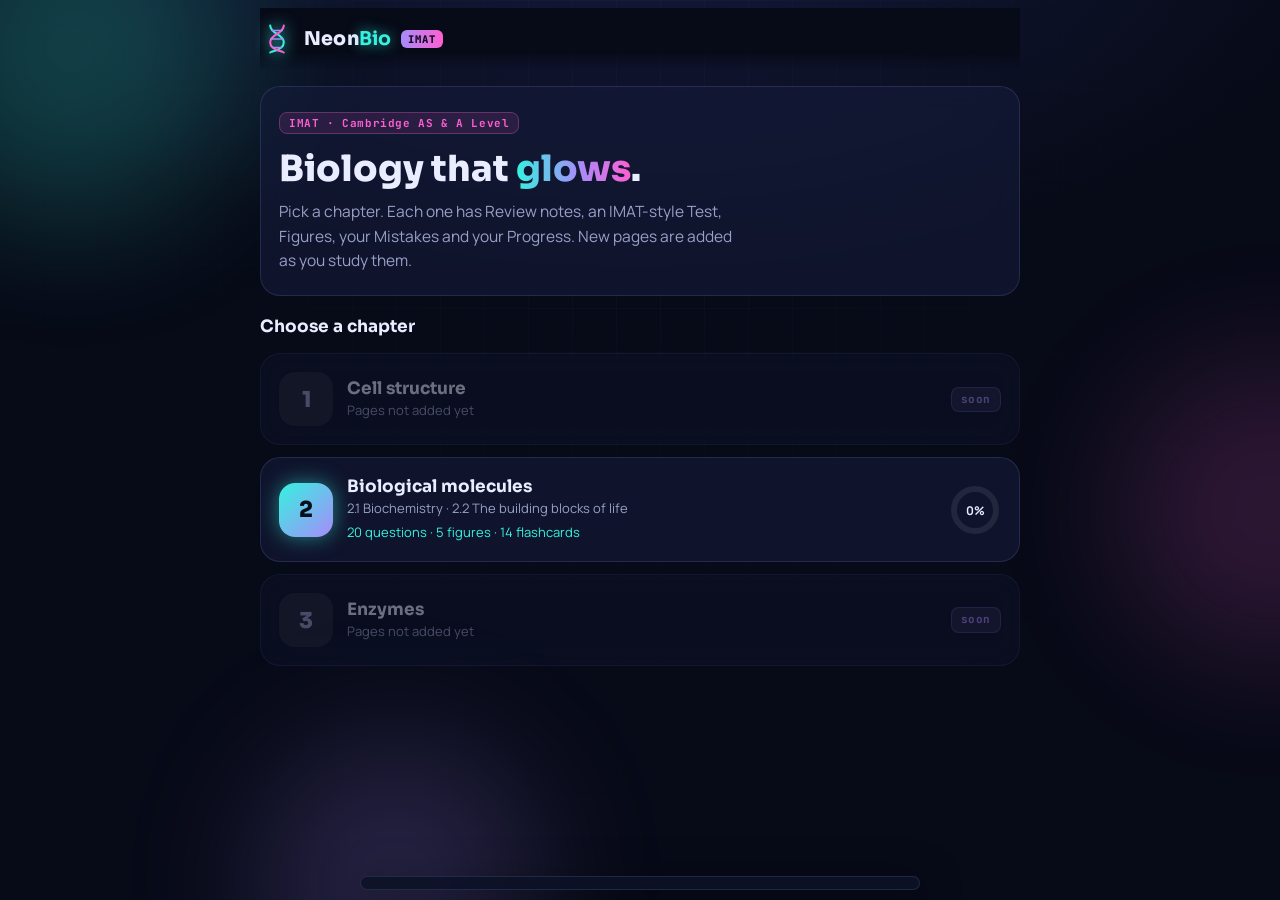
==== neon/index.html @ 0bc8bd48 "Add NeonBio: new standalone IMAT app for Ch 2 pages 2.1–2.2 and Fig 2.2 Single-file app in neon/: ch" ====
<!doctype html><html lang="en"><head><meta charset="utf-8"><meta name="viewport" content="width=device-width, initial-scale=1, viewport-fit=cover"></head><body>
<title>Neon Bio IMAT</title>
<meta name="claude:viewport-fit-sides" content="cover">
<link rel="preconnect" href="https://fonts.googleapis.com">
<link rel="preconnect" href="https://fonts.gstatic.com" crossorigin>
<link href="https://fonts.googleapis.com/css2?family=Sora:wght@500;600;700;800&family=Manrope:wght@400;500;600;700&family=JetBrains+Mono:wght@500;700&display=swap" rel="stylesheet">
<style>
/* Layout: phone-first single column app, glass panels floating over a dark glowing lab background, bottom tab bar */
:root {
  --bg: #070a17;
  --bg2: #0d1226;
  --panel: rgba(22, 28, 58, .62);
  --line: rgba(140, 160, 255, .16);
  --fg: #e9edff;
  --muted: #98a0c8;
  --cyan: #35f2e0;
  --violet: #a78bfa;
  --pink: #ff5fd2;
  --lime: #9dff7a;
  --red: #ff6b8b;
  --amber: #ffd166;
  --font-d: "Sora", "Segoe UI", system-ui, sans-serif;
  --font-b: "Manrope", "Segoe UI", system-ui, sans-serif;
  --font-m: "JetBrains Mono", ui-monospace, Menlo, monospace;
  color-scheme: dark;
}
* { box-sizing: border-box; }
html, body { min-height: 100%; }
body {
  background: var(--bg); color: var(--fg); font-family: var(--font-b); font-size: 15.5px; line-height: 1.6;
  padding-left: max(16px, env(safe-area-inset-left, 0px)); padding-right: max(16px, env(safe-area-inset-right, 0px));
  padding-block: 0 110px; overflow-x: hidden;
}
body::before { content: ""; position: fixed; inset: 0 0 auto; height: env(safe-area-inset-top, 0px); z-index: 10; background: var(--bg); }
.glow-bg { position: fixed; inset: 0; z-index: -1; pointer-events: none; overflow: hidden; background: radial-gradient(1200px 600px at 50% -10%, #141b3d 0%, var(--bg) 60%); }
.glow-bg i { position: absolute; border-radius: 50%; filter: blur(70px); opacity: .45; animation: drift 18s ease-in-out infinite alternate; }
.glow-bg i:nth-child(1) { width: 340px; height: 340px; background: var(--cyan); top: -120px; left: -100px; opacity: .22; }
.glow-bg i:nth-child(2) { width: 300px; height: 300px; background: var(--pink); top: 40%; right: -140px; opacity: .16; animation-delay: -6s; }
.glow-bg i:nth-child(3) { width: 280px; height: 280px; background: var(--violet); bottom: -120px; left: 20%; opacity: .2; animation-delay: -12s; }
.glow-bg::after { content: ""; position: absolute; inset: 0; background-image: linear-gradient(var(--line) 1px, transparent 1px), linear-gradient(90deg, var(--line) 1px, transparent 1px); background-size: 44px 44px; opacity: .25; mask-image: radial-gradient(circle at 50% 20%, #000 0%, transparent 70%); }
@keyframes drift { to { transform: translate(40px, 30px) scale(1.12); } }
@media (prefers-reduced-motion: reduce) { *, *::before, *::after { animation: none !important; transition: none !important; } }

.wrap { max-width: 760px; margin: 0 auto; display: flex; flex-direction: column; gap: 16px; }
header.top { position: sticky; top: env(safe-area-inset-top, 0px); z-index: 5; display: flex; align-items: center; justify-content: space-between; gap: 12px; padding-block: 14px; background: linear-gradient(var(--bg) 70%, transparent); }
.brand { display: flex; align-items: center; gap: 10px; font-family: var(--font-d); font-weight: 800; font-size: 19px; letter-spacing: .2px; cursor: pointer; background: none; border: 0; color: var(--fg); padding: 0; }
.brand svg { width: 34px; height: 34px; filter: drop-shadow(0 0 8px var(--cyan)); }
.brand b { color: var(--cyan); text-shadow: 0 0 14px rgba(53, 242, 224, .7); }
.brand small { font-family: var(--font-m); font-size: 10.5px; padding: 2px 7px; border-radius: 6px; background: linear-gradient(90deg, var(--violet), var(--pink)); color: #12081f; letter-spacing: 1px; }
.top-meta { font-family: var(--font-m); font-size: 12px; color: var(--muted); }

h1, h2, h3, h4 { font-family: var(--font-d); text-wrap: balance; margin: 0; line-height: 1.25; }
h1 { font-size: clamp(26px, 6vw, 36px); font-weight: 800; }
h2 { font-size: 21px; font-weight: 700; }
h3 { font-size: 17px; font-weight: 700; }
h4 { font-size: 14px; font-weight: 700; color: var(--cyan); text-transform: uppercase; letter-spacing: 1.2px; margin-top: 6px; }
p { margin: 0; }
.muted { color: var(--muted); }
.small { font-size: 13px; }
.mono { font-family: var(--font-m); }
.glass { background: var(--panel); border: 1px solid var(--line); border-radius: 20px; backdrop-filter: blur(14px); -webkit-backdrop-filter: blur(14px); padding: 18px; min-width: 0; }
.stack { display: flex; flex-direction: column; gap: 12px; }
.row { display: flex; flex-wrap: wrap; align-items: center; gap: 8px; }
.between { justify-content: space-between; }
.neon-text { background: linear-gradient(90deg, var(--cyan), var(--violet) 55%, var(--pink)); -webkit-background-clip: text; background-clip: text; color: transparent; }

.btn { font-family: var(--font-d); font-weight: 700; font-size: 14.5px; border-radius: 14px; border: 1px solid var(--line); background: rgba(255, 255, 255, .04); color: var(--fg); padding: 11px 16px; cursor: pointer; transition: transform .15s, box-shadow .2s, background .2s; }
.btn:hover { background: rgba(255, 255, 255, .08); }
.btn:active { transform: scale(.97); }
.btn:focus-visible, .chip:focus-visible, .opt:focus-visible, .tab:focus-visible { outline: 2px solid var(--cyan); outline-offset: 2px; }
.btn.primary { background: linear-gradient(135deg, var(--cyan), #5aa8ff 60%, var(--violet)); color: #06101c; border: 0; box-shadow: 0 0 22px rgba(53, 242, 224, .45); }
.btn.primary:hover { box-shadow: 0 0 32px rgba(53, 242, 224, .7); }
.btn.block { width: 100%; }
.btn[disabled] { opacity: .4; pointer-events: none; }
.chip { font-family: var(--font-b); font-weight: 600; font-size: 13.5px; padding: 7px 13px; border-radius: 999px; border: 1px solid var(--line); background: rgba(255, 255, 255, .03); color: var(--muted); cursor: pointer; }
.chip.on { color: var(--cyan); border-color: var(--cyan); background: rgba(53, 242, 224, .08); box-shadow: 0 0 14px rgba(53, 242, 224, .3); }
.badge { font-family: var(--font-m); font-size: 11px; font-weight: 700; letter-spacing: .6px; padding: 3px 9px; border-radius: 8px; background: rgba(167, 139, 250, .14); color: var(--violet); border: 1px solid rgba(167, 139, 250, .3); }
.badge.cy { color: var(--cyan); background: rgba(53, 242, 224, .1); border-color: rgba(53, 242, 224, .3); }
.badge.pk { color: var(--pink); background: rgba(255, 95, 210, .1); border-color: rgba(255, 95, 210, .3); }
.badge.ok { color: var(--lime); background: rgba(157, 255, 122, .1); border-color: rgba(157, 255, 122, .3); }

/* Home */
.hero { padding: 22px 18px; position: relative; overflow: hidden; }
.hero p { margin-top: 8px; max-width: 52ch; }
.ch-card { display: grid; grid-template-columns: auto 1fr auto; gap: 14px; align-items: center; cursor: pointer; transition: transform .2s, box-shadow .2s, border-color .2s; text-align: left; width: 100%; color: var(--fg); font: inherit; }
.ch-card:hover { transform: translateY(-2px); border-color: rgba(53, 242, 224, .5); box-shadow: 0 0 26px rgba(53, 242, 224, .2); }
.ch-num { width: 54px; height: 54px; border-radius: 16px; display: grid; place-items: center; font-family: var(--font-d); font-weight: 800; font-size: 22px; color: #06101c; background: linear-gradient(135deg, var(--cyan), var(--violet)); box-shadow: 0 0 20px rgba(53, 242, 224, .5); }
.ch-card.locked { opacity: .45; cursor: default; }
.ch-card.locked:hover { transform: none; box-shadow: none; border-color: var(--line); }
.ch-card.locked .ch-num { background: rgba(255, 255, 255, .08); color: var(--muted); box-shadow: none; }
.ring { width: 52px; height: 52px; }
.ring circle { fill: none; stroke-width: 6; }

/* Chapter header + tabs */
.ch-head { display: flex; gap: 12px; align-items: flex-start; }
.back { width: 40px; height: 40px; flex: none; border-radius: 12px; border: 1px solid var(--line); background: rgba(255, 255, 255, .04); color: var(--fg); cursor: pointer; font-size: 18px; }
nav.tabs { position: fixed; z-index: 6; left: 0; right: 0; bottom: 0; padding: 8px max(12px, env(safe-area-inset-right, 0px)) calc(10px + env(safe-area-inset-bottom, 0px)) max(12px, env(safe-area-inset-left, 0px)); display: flex; justify-content: center; }
nav.tabs .bar { display: grid; grid-template-columns: repeat(5, 1fr); gap: 4px; width: 100%; max-width: 560px; padding: 6px; border-radius: 22px; background: rgba(13, 18, 38, .88); border: 1px solid var(--line); backdrop-filter: blur(16px); -webkit-backdrop-filter: blur(16px); box-shadow: 0 10px 40px rgba(0, 0, 0, .5); }
.tab { display: flex; flex-direction: column; align-items: center; gap: 2px; padding: 7px 2px; border-radius: 16px; border: 0; background: none; color: var(--muted); font-family: var(--font-b); font-size: 11.5px; font-weight: 600; cursor: pointer; position: relative; }
.tab svg { width: 22px; height: 22px; stroke: currentColor; fill: none; stroke-width: 1.8; stroke-linecap: round; stroke-linejoin: round; }
.tab.on { color: var(--cyan); background: rgba(53, 242, 224, .09); }
.tab.on svg { filter: drop-shadow(0 0 6px var(--cyan)); }
.tab .dot { position: absolute; top: 4px; right: 22%; min-width: 17px; height: 17px; border-radius: 9px; background: var(--pink); color: #1a0016; font-size: 10.5px; font-weight: 800; display: grid; place-items: center; padding: 0 4px; box-shadow: 0 0 10px var(--pink); }

/* Review */
.sec-head { display: flex; justify-content: space-between; align-items: center; gap: 10px; cursor: pointer; background: none; border: 0; color: var(--fg); width: 100%; text-align: left; padding: 0; font: inherit; }
.sec-body { display: flex; flex-direction: column; gap: 12px; margin-top: 14px; }
.sec-body ul { margin: 0; padding-left: 20px; display: flex; flex-direction: column; gap: 4px; }
.kw { color: var(--cyan); font-weight: 700; }
.defn { border-left: 3px solid var(--cyan); padding: 10px 14px; background: rgba(53, 242, 224, .06); border-radius: 0 12px 12px 0; }
.defn b:first-child { font-family: var(--font-d); color: var(--cyan); }
.tip, .trap { padding: 12px 14px; border-radius: 14px; font-size: 14.5px; }
.tip { background: rgba(167, 139, 250, .1); border: 1px solid rgba(167, 139, 250, .3); }
.tip strong { color: var(--violet); }
.trap { background: rgba(255, 95, 210, .08); border: 1px solid rgba(255, 95, 210, .3); }
.trap strong { color: var(--pink); }
.order { display: flex; align-items: center; justify-content: center; gap: 6px; flex-wrap: wrap; font-family: var(--font-d); font-weight: 800; font-size: 22px; padding: 6px 0; }
.el { width: 52px; height: 52px; border-radius: 14px; display: grid; place-items: center; border: 1px solid; position: relative; }
.el small { position: absolute; bottom: 2px; font-family: var(--font-m); font-size: 8.5px; font-weight: 500; opacity: .8; }
.el.h { color: #fff; border-color: #fff; box-shadow: 0 0 14px rgba(255, 255, 255, .4); }
.el.c { color: var(--cyan); border-color: var(--cyan); box-shadow: 0 0 14px rgba(53, 242, 224, .4); }
.el.o { color: var(--red); border-color: var(--red); box-shadow: 0 0 14px rgba(255, 107, 139, .4); }
.el.n { color: #6ea8ff; border-color: #6ea8ff; box-shadow: 0 0 14px rgba(110, 168, 255, .4); }
.gt { color: var(--muted); font-size: 18px; }
.tbl-wrap { overflow-x: auto; }
table { width: 100%; border-collapse: collapse; font-size: 14px; }
th, td { text-align: left; padding: 9px 10px; border-bottom: 1px solid var(--line); vertical-align: top; }
th { font-family: var(--font-d); font-size: 12px; color: var(--cyan); text-transform: uppercase; letter-spacing: 1px; }
.done-btn.on { color: var(--lime); border-color: var(--lime); box-shadow: 0 0 14px rgba(157, 255, 122, .3); }

/* Flashcards */
.flash { perspective: 1200px; cursor: pointer; }
.flash-in { position: relative; min-height: 190px; transition: transform .55s; transform-style: preserve-3d; }
.flash.flip .flash-in { transform: rotateY(180deg); }
.face { position: absolute; inset: 0; border-radius: 20px; padding: 22px; display: flex; flex-direction: column; align-items: center; justify-content: center; text-align: center; backface-visibility: hidden; -webkit-backface-visibility: hidden; border: 1px solid var(--line); }
.face.front { background: linear-gradient(140deg, rgba(53, 242, 224, .14), rgba(167, 139, 250, .12)); font-family: var(--font-d); font-size: 22px; font-weight: 700; }
.face.back { background: linear-gradient(140deg, rgba(167, 139, 250, .16), rgba(255, 95, 210, .1)); transform: rotateY(180deg); font-size: 16px; }

/* Test */
.opt-group { display: flex; flex-direction: column; gap: 8px; }
.lbl { font-family: var(--font-d); font-size: 12px; font-weight: 700; letter-spacing: 1.2px; text-transform: uppercase; color: var(--muted); }
.qnav { display: flex; gap: 6px; overflow-x: auto; padding: 4px 2px 6px; scrollbar-width: thin; }
.qn { flex: none; width: 36px; height: 36px; border-radius: 11px; border: 1px solid var(--line); background: rgba(255, 255, 255, .03); color: var(--muted); font-family: var(--font-m); font-size: 13px; cursor: pointer; }
.qn.ans { color: var(--fg); background: rgba(167, 139, 250, .18); border-color: rgba(167, 139, 250, .5); }
.qn.cur { border-color: var(--cyan); color: var(--cyan); box-shadow: 0 0 12px rgba(53, 242, 224, .45); }
.qn.ok { background: rgba(157, 255, 122, .15); border-color: var(--lime); color: var(--lime); }
.qn.bad { background: rgba(255, 107, 139, .15); border-color: var(--red); color: var(--red); }
.qtext { font-size: 17px; font-weight: 600; white-space: pre-line; }
.opt { display: grid; grid-template-columns: 32px 1fr; gap: 12px; align-items: center; text-align: left; width: 100%; padding: 12px 14px; border-radius: 15px; border: 1px solid var(--line); background: rgba(255, 255, 255, .03); color: var(--fg); font: inherit; font-size: 15px; cursor: pointer; transition: border-color .15s, background .15s, box-shadow .2s; }
.opt:hover { border-color: rgba(53, 242, 224, .45); }
.opt .L { width: 32px; height: 32px; border-radius: 10px; display: grid; place-items: center; font-family: var(--font-m); font-weight: 700; background: rgba(255, 255, 255, .06); }
.opt.sel { border-color: var(--violet); background: rgba(167, 139, 250, .12); box-shadow: 0 0 16px rgba(167, 139, 250, .3); }
.opt.sel .L { background: var(--violet); color: #12081f; }
.opt.right { border-color: var(--lime); background: rgba(157, 255, 122, .1); box-shadow: 0 0 16px rgba(157, 255, 122, .3); }
.opt.right .L { background: var(--lime); color: #0b1a05; }
.opt.wrong { border-color: var(--red); background: rgba(255, 107, 139, .1); }
.opt.wrong .L { background: var(--red); color: #22000a; }
.opt[disabled] { cursor: default; }
.explain { padding: 14px; border-radius: 14px; background: rgba(53, 242, 224, .06); border: 1px solid rgba(53, 242, 224, .25); font-size: 14.5px; display: flex; flex-direction: column; gap: 6px; }
.timer { font-family: var(--font-m); font-weight: 700; color: var(--cyan); text-shadow: 0 0 10px rgba(53, 242, 224, .6); font-variant-numeric: tabular-nums; }
.timer.low { color: var(--red); text-shadow: 0 0 10px rgba(255, 107, 139, .7); }
.progress { height: 6px; border-radius: 4px; background: rgba(255, 255, 255, .07); overflow: hidden; }
.progress i { display: block; height: 100%; border-radius: 4px; background: linear-gradient(90deg, var(--cyan), var(--violet), var(--pink)); box-shadow: 0 0 10px var(--cyan); transition: width .4s; }
.kpis { display: grid; grid-template-columns: repeat(auto-fit, minmax(100px, 1fr)); gap: 10px; }
.kpi { padding: 12px; border-radius: 14px; background: rgba(255, 255, 255, .03); border: 1px solid var(--line); text-align: center; }
.kpi b { display: block; font-family: var(--font-d); font-size: 22px; font-variant-numeric: tabular-nums; }
.kpi span { font-size: 12px; color: var(--muted); }
.kpi.g b { color: var(--lime); } .kpi.r b { color: var(--red); } .kpi.y b { color: var(--amber); } .kpi.c b { color: var(--cyan); }
.score-ring { display: grid; place-items: center; position: relative; }
.score-ring svg { width: 170px; height: 170px; transform: rotate(-90deg); }
.score-ring circle { fill: none; stroke-width: 12; }
.score-ring .val { position: absolute; text-align: center; }
.score-ring .val b { font-family: var(--font-d); font-size: 34px; display: block; line-height: 1; }

/* Figures */
.fig-box { overflow-x: auto; border-radius: 16px; background: rgba(5, 8, 20, .6); border: 1px solid var(--line); padding: 10px; }
.fig-box svg { display: block; width: 100%; min-width: 520px; height: auto; }
.fig-box.narrow svg { min-width: 300px; }
svg text { font-family: var(--font-b); }
.fnode { cursor: pointer; transition: opacity .25s; outline: none; }
.fnode:focus-visible rect { stroke-width: 3.5; }
.fnode rect { transition: filter .25s, stroke-width .25s; }
.fig-dim .fnode:not(.hl) { opacity: .2; }
.fig-dim .farrow:not(.hl) { opacity: .12; }
.farrow { transition: opacity .25s; }
.fnode.hl rect { stroke-width: 3; }
.lab-hidden .flabel { opacity: 0; }
.lab-hidden .fq { opacity: 1; }
.fq { opacity: 0; pointer-events: none; }
.lab-hidden .fnode.shown .flabel { opacity: 1; }
.lab-hidden .fnode.shown .fq { opacity: 0; }
.legend { display: flex; flex-wrap: wrap; gap: 14px; font-size: 13px; color: var(--muted); }
.legend span { display: inline-flex; align-items: center; gap: 6px; }
.legend i { width: 14px; height: 14px; border-radius: 4px; display: inline-block; }
.fig-points { margin: 0; padding-left: 20px; display: flex; flex-direction: column; gap: 4px; font-size: 14.5px; }

.list-item { display: flex; flex-direction: column; gap: 8px; padding: 14px; border-radius: 16px; background: rgba(255, 255, 255, .025); border: 1px solid var(--line); }
.empty { text-align: center; padding: 28px 18px; }
.empty svg { width: 64px; height: 64px; stroke: var(--lime); fill: none; stroke-width: 1.6; filter: drop-shadow(0 0 10px var(--lime)); }
.bar-row { display: flex; flex-direction: column; gap: 5px; }
.toast { position: fixed; left: 50%; bottom: calc(96px + env(safe-area-inset-bottom, 0px)); transform: translateX(-50%) translateY(20px); opacity: 0; z-index: 20; padding: 10px 18px; border-radius: 14px; background: rgba(13, 18, 38, .95); border: 1px solid var(--cyan); color: var(--fg); box-shadow: 0 0 20px rgba(53, 242, 224, .4); font-weight: 600; font-size: 14px; transition: .3s; pointer-events: none; max-width: calc(100% - 32px); }
.toast.show { opacity: 1; transform: translateX(-50%) translateY(0); }
.confirm { border-color: rgba(255, 107, 139, .5); }
@media (max-width: 440px) { .qtext { font-size: 16px; } .glass { padding: 15px; border-radius: 18px; } }
</style>

<div class="glow-bg" aria-hidden="true"><i></i><i></i><i></i></div>
<div class="wrap">
  <header class="top">
    <button class="brand" id="home" aria-label="Home">
      <svg viewBox="0 0 40 40" fill="none" stroke="#35f2e0" stroke-width="2.4" stroke-linecap="round"><path d="M12 4c0 10 16 10 16 20s-16 10-16 12"/><path d="M28 4c0 10-16 10-16 20s16 10 16 12" stroke="#ff5fd2"/><path d="M14 10h12M13 20h14M15 30h10" stroke="#a78bfa" stroke-width="2"/></svg>
      <span>Neon<b>Bio</b></span><small>IMAT</small>
    </button>
    <span class="top-meta" id="meta"></span>
  </header>
  <main id="app" class="stack" style="gap:16px"></main>
</div>
<nav class="tabs" id="tabs" hidden><div class="bar" id="tabbar"></div></nav>
<div class="toast" id="toast" role="status"></div>

<script>
/* =====================================================================
   CONTENT — add new pages / chapters here.
   Chapter 2 so far: Cambridge AS & A Level Biology, 2.1 + 2.2 + Fig 2.2
   ===================================================================== */
const CHAPTERS = [
  { id: 1, title: "Cell structure", locked: true },
  {
    id: 2, title: "Biological molecules", pages: "2.1 Biochemistry · 2.2 The building blocks of life",
    topics: { s21: "2.1 Biochemistry", s22: "2.2 Elements & carbon", fig: "Fig 2.2 Building blocks" },
    sections: [
      {
        id: "s21", tag: "2.1", title: "Biochemistry", figs: ["metab"],
        html: `
<div class="defn"><b>Biochemistry</b> looks at the chemical reactions of biological molecules.</div>
<div class="defn"><b>Metabolism</b> is the <b>sum total of all the biochemical reactions</b> in the body.</div>
<h4>Underlying simplicity</h4>
<p>Biochemistry may look complicated, but it has an underlying simplicity. Only <span class="kw">20 common amino acids</span> are used to make proteins, although theoretically there could be <b>millions</b>.</p>
<p>Having a <b>limited variety of molecules</b> makes it <span class="kw">easier to control metabolism</span>.</p>
<h4>Structure and function</h4>
<p>Another feature of biochemistry is the <b>close link between the structure of molecules and their functions</b>. This becomes clear in Chapter 2 and Chapter 3.</p>
<div class="tip"><strong>IMAT logic:</strong> fewer kinds of building blocks means fewer enzymes and pathways to manage, so metabolism is easier to control. If a question imagines 200 amino acids instead of 20, the answer is "metabolism would be harder to control".</div>
<div class="trap"><strong>Trap:</strong> biochemistry is the <b>study</b>; metabolism is the <b>reactions themselves</b>. Metabolism means <b>all</b> reactions (building up and breaking down), not only respiration or digestion.</div>`
      },
      {
        id: "s22", tag: "2.2", title: "The building blocks of life", figs: ["elements", "carbon", "evo"],
        html: `
<p>The four most common elements in living organisms, <b>in order of abundance</b>:</p>
<div class="order"><span class="el h">H<small>1st</small></span><span class="gt">&gt;</span><span class="el c">C<small>2nd</small></span><span class="gt">&gt;</span><span class="el o">O<small>3rd</small></span><span class="gt">&gt;</span><span class="el n">N<small>4th</small></span></div>
<p>Together they account for <span class="kw">more than 99% of the atoms</span> found in all living things.</p>
<h4>Why carbon matters</h4>
<p>Carbon atoms can <b>join together to form long chains or ring structures</b>. These are the <span class="kw">basic skeletons of organic molecules</span>. Other atoms, with <b>different functions</b>, are attached to the carbon skeletons.</p>
<div class="defn"><b>Organic molecules</b> are molecules that contain carbon.</div>
<h4>Chemical evolution</h4>
<p>Before life evolved, there was probably a period of <b>chemical evolution</b>: simple carbon-based biological molecules evolved from even simpler molecules.</p>
<p>The simple biological molecules are <b>relatively limited in variety</b>. They act as the <span class="kw">building blocks</span> for larger, complex biological molecules (Figure 2.2).</p>
<div class="tbl-wrap"><table>
<tr><th>Simple biological molecule</th><th>Complex biological molecule</th></tr>
<tr><td>monosaccharides</td><td>polysaccharides</td></tr>
<tr><td>organic bases + monosaccharides → nucleotides</td><td>nucleic acids</td></tr>
<tr><td>amino acids</td><td>proteins</td></tr>
<tr><td>fatty acids and glycerol</td><td>lipids</td></tr>
</table></div>
<div class="tip"><strong>Read Fig 2.2 carefully:</strong> monosaccharides have <b>two arrows</b> (to polysaccharides and to nucleotides). Nucleotides are the only box that is made from simple molecules <b>and</b> is itself a building block. Lipids need <b>two kinds</b> of building block.</div>
<div class="trap"><strong>Traps:</strong> by number of <b>atoms</b>, hydrogen is first (by <b>mass</b> oxygen would be first). Organic bases are part of nucleotides, not a complex molecule on their own. Nucleotides are coloured as <b>simple</b> molecules in Fig 2.2.</div>
<p class="small muted">Extra for understanding: carbohydrates and simple fats contain only C, H and O. Nitrogen is the element that marks amino acids (proteins) and organic bases (nucleic acids).</p>`
      }
    ],
    flashcards: [
      ["Biochemistry", "The study of the chemical reactions of biological molecules."],
      ["Metabolism", "The sum total of all the biochemical reactions in the body."],
      ["Why only 20 amino acids?", "A limited variety of molecules makes metabolism easier to control (underlying simplicity)."],
      ["Second feature of biochemistry", "A close link between the structure of molecules and their functions."],
      ["4 most common elements", "Hydrogen > carbon > oxygen > nitrogen (by abundance of atoms)."],
      ["HCON share of atoms", "More than 99% of the atoms in all living things."],
      ["Why is carbon special?", "C atoms join to form long chains or rings: the skeletons of organic molecules."],
      ["Organic molecule", "A molecule that contains carbon."],
      ["Chemical evolution", "Before life: simple carbon-based molecules evolved from even simpler molecules."],
      ["Simple biological molecules", "Relatively limited in variety; building blocks for larger, complex molecules."],
      ["Monosaccharides →", "Polysaccharides, and (with organic bases) nucleotides."],
      ["Nucleotides →", "Nucleic acids. Nucleotides are made from organic bases + monosaccharides."],
      ["Amino acids →", "Proteins."],
      ["Fatty acids + glycerol →", "Lipids."]
    ],
    questions: [
      { id: "q1", t: "s22", q: "Which of the following lists the four most common elements in living organisms in decreasing order of abundance (by number of atoms)?",
        o: ["Carbon, hydrogen, oxygen, nitrogen", "Hydrogen, carbon, oxygen, nitrogen", "Oxygen, carbon, hydrogen, nitrogen", "Hydrogen, oxygen, carbon, nitrogen", "Carbon, oxygen, nitrogen, hydrogen"], a: 1,
        e: "The coursebook order is hydrogen, carbon, oxygen, nitrogen. Together they make up more than 99% of the atoms in living things.", tip: "Atoms: H > C > O > N (remember 'HCON')." },
      { id: "q2", t: "s21", q: "Which of the following is the best definition of metabolism?",
        o: ["All the reactions that break large molecules into smaller ones", "All the enzyme-controlled reactions of respiration", "The sum total of all the biochemical reactions in the body", "The chemical reactions involved in digesting food", "The study of the chemical reactions of biological molecules"], a: 2,
        e: "Metabolism is the sum total of all the biochemical reactions in the body. 'The study of the chemical reactions of biological molecules' is biochemistry.", tip: "Biochemistry = the study. Metabolism = all the reactions." },
      { id: "q3", t: "s22", fixed: true, q: "Consider the following statements:\n1. Hydrogen, carbon, oxygen and nitrogen make up more than 99% of the atoms in living things.\n2. Oxygen is the most abundant atom in living organisms.\n3. Carbon atoms can join together to form long chains or rings.\nWhich of the statements is/are correct?",
        o: ["1 only", "2 only", "1 and 3 only", "2 and 3 only", "1, 2 and 3"], a: 2,
        e: "1 is correct. 2 is wrong: by number of atoms hydrogen is the most abundant. 3 is correct: carbon chains and rings are the skeletons of organic molecules.", tip: "Atom count: H first. Carbon = chains and rings." },
      { id: "q4", t: "fig", q: "According to Figure 2.2, monosaccharides contribute to the formation of which complex biological molecules?",
        o: ["Polysaccharides only", "Polysaccharides and nucleic acids", "Polysaccharides and lipids", "Nucleic acids and proteins", "Polysaccharides, nucleic acids and lipids"], a: 1,
        e: "Monosaccharides join to form polysaccharides. A monosaccharide also combines with an organic base to form nucleotides, which form nucleic acids (the curved arrow in Fig 2.2).", tip: "Monosaccharides have TWO arrows in Fig 2.2." },
      { id: "q5", t: "fig", q: "In Figure 2.2, which molecule is made from other simple biological molecules and is itself a building block for a complex molecule?",
        o: ["Organic base", "Glycerol", "Nucleotide", "Amino acid", "Lipid"], a: 2,
        e: "Nucleotides are formed from organic bases and monosaccharides, and nucleotides then form nucleic acids. Organic bases, glycerol and amino acids are starting building blocks; a lipid is a complex end product.", tip: "Nucleotide = the middle box of Fig 2.2." },
      { id: "q6", t: "fig", q: "Which pairing of a simple biological molecule with the complex molecule it builds is correct?",
        o: ["Fatty acids → polysaccharides", "Organic bases → proteins", "Amino acids → proteins", "Glycerol → nucleic acids", "Monosaccharides → lipids"], a: 2,
        e: "Amino acids → proteins. Also: monosaccharides → polysaccharides; organic bases (+ sugar) → nucleotides → nucleic acids; fatty acids + glycerol → lipids.", tip: "Sugar→polysaccharide, base→nucleotide→nucleic acid, amino acid→protein, FA + glycerol→lipid." },
      { id: "q7", t: "fig", q: "Which of the following is classified in Figure 2.2 as a complex biological molecule?",
        o: ["Glycerol", "Nucleotide", "Amino acid", "Lipid", "Organic base"], a: 3,
        e: "The complex molecules in Fig 2.2 are polysaccharides, nucleic acids, proteins and lipids. The others are simple biological molecules.", tip: "Complex = polysaccharides, nucleic acids, proteins, lipids." },
      { id: "q8", t: "fig", q: "A complex biological molecule from Figure 2.2 is completely broken down. The products include organic bases. The molecule was most likely:",
        o: ["a polysaccharide", "a protein", "a lipid", "a nucleic acid", "glycogen"], a: 3,
        e: "Organic bases are part of nucleotides, and nucleotides make up nucleic acids. Polysaccharides (such as glycogen) give monosaccharides, proteins give amino acids, and lipids give fatty acids and glycerol.", tip: "Organic bases come only from nucleotides / nucleic acids." },
      { id: "q9", t: "s22", q: "Of the four most common elements in living organisms, which one is found in both proteins and nucleic acids but NOT in simple carbohydrates such as glucose?",
        o: ["Carbon", "Hydrogen", "Oxygen", "Nitrogen", "Sulfur"], a: 3,
        e: "Carbohydrates contain only C, H and O. Amino acids and the organic (nitrogenous) bases of nucleotides both contain nitrogen. Sulfur is not one of the four main elements and is not in nucleic acids.", tip: "Carbohydrates = CHO only. N → proteins and nucleic acids." },
      { id: "q10", t: "s21", q: "Imagine an organism that built its proteins from 200 different amino acids instead of 20. Based on the coursebook's reasoning, what would be the most likely consequence?",
        o: ["Its proteins could no longer be broken down", "Its metabolism would be harder to control", "It would need fewer enzymes", "Its proteins would not contain carbon", "It would no longer need nucleic acids"], a: 1,
        e: "A limited variety of molecules makes metabolism easier to control. More kinds of building blocks means more pathways and enzymes to regulate.", tip: "Variety up → control of metabolism down." },
      { id: "q11", t: "s22", q: "In a living organism, approximately what proportion of all atoms are elements OTHER than hydrogen, carbon, oxygen and nitrogen?",
        o: ["Less than 1%", "About 5%", "About 10%", "About 25%", "About 50%"], a: 0,
        e: "H, C, O and N account for more than 99% of atoms, so all other elements together are less than 1%.", tip: "HCON > 99% → everything else < 1%." },
      { id: "q12", t: "s22", fixed: true, q: "Consider the following statements about the origin of biological molecules:\n1. Before life evolved there was a period of chemical evolution.\n2. Simple carbon-based molecules evolved from even simpler molecules.\n3. Simple biological molecules are extremely varied.\nWhich of the statements is/are correct?",
        o: ["1 only", "1 and 2 only", "2 and 3 only", "1 and 3 only", "1, 2 and 3"], a: 1,
        e: "1 and 2 match the coursebook. 3 is wrong: simple biological molecules are relatively LIMITED in variety.", tip: "Simple molecules = limited variety." },
      { id: "q13", t: "s22", q: "Which statement best describes the role of carbon in organic molecules?",
        o: ["Carbon atoms carry out the functions of the molecule, while other atoms form the skeleton", "Carbon atoms form chains or rings that act as a skeleton, to which other atoms with different functions are attached", "Carbon atoms only form rings, never chains", "Carbon is present only in proteins and nucleic acids", "Carbon atoms form ionic bonds that hold the molecule together"], a: 1,
        e: "Carbon chains and rings are the basic skeletons of organic molecules; other atoms with different functions are attached to them.", tip: "Carbon = skeleton; other atoms = function." },
      { id: "q14", t: "fig", q: "Which of the following arrows would be INCORRECT if added to Figure 2.2?",
        o: ["Monosaccharides → polysaccharides", "Organic bases → nucleotides", "Nucleotides → nucleic acids", "Glycerol → polysaccharides", "Fatty acids and glycerol → lipids"], a: 3,
        e: "Glycerol combines with fatty acids to form lipids. Polysaccharides are built only from monosaccharides.", tip: "Glycerol belongs only to the lipid column." },
      { id: "q15", t: "s21", q: "Which statement correctly distinguishes biochemistry from metabolism?",
        o: ["Biochemistry is the sum of all reactions in the body; metabolism is the study of those reactions", "Biochemistry looks at the chemical reactions of biological molecules; metabolism is the sum total of all biochemical reactions in the body", "Both terms mean exactly the same thing", "Biochemistry only studies proteins; metabolism only involves carbohydrates", "Metabolism takes place only outside cells; biochemistry only inside cells"], a: 1,
        e: "Biochemistry is the subject that looks at the reactions; metabolism is the sum total of those reactions in the body.", tip: "Biochemistry = subject. Metabolism = the reactions." },
      { id: "q16", t: "fig", fixed: true, q: "Consider the following statements about Figure 2.2:\n1. Every complex molecule shown is made from only one type of simple molecule.\n2. Nucleic acids are made from nucleotides.\n3. Proteins are made from amino acids.\nWhich of the statements is/are correct?",
        o: ["1 only", "2 only", "2 and 3 only", "1 and 3 only", "1, 2 and 3"], a: 2,
        e: "2 and 3 are correct. 1 is wrong: lipids are made from fatty acids AND glycerol.", tip: "Lipids need TWO kinds of building block." },
      { id: "q17", t: "s21", q: "The coursebook says 'only 20 common amino acids are used to make proteins'. This is given as an example of:",
        o: ["the close link between structure and function", "the underlying simplicity of biochemistry", "chemical evolution before life", "the abundance of nitrogen in living things", "the variety of simple biological molecules"], a: 1,
        e: "The 20 amino acids example shows the underlying simplicity of biochemistry: a limited variety of molecules, which makes metabolism easier to control.", tip: "20 amino acids → underlying simplicity." },
      { id: "q18", t: "s22", q: "According to the coursebook, organic molecules are best described as molecules that:",
        o: ["are made only by living organisms", "contain carbon", "contain nitrogen", "are always polymers", "dissolve easily in water"], a: 1,
        e: "The coursebook defines organic molecules simply as molecules that contain carbon, built on carbon chains or rings.", tip: "Organic = contains carbon." },
      { id: "q19", t: "s21", q: "Apart from its underlying simplicity, which other feature of biochemistry does the coursebook highlight?",
        o: ["Most biological molecules are inorganic", "There is a close link between the structures of molecules and their functions", "Every reaction in the body is reversible", "Complex molecules cannot be broken down", "Metabolism uses millions of different amino acids"], a: 1,
        e: "The second feature is the close link between the structures of molecules and their functions, explored in Chapters 2 and 3.", tip: "Two features: simplicity + structure–function link." },
      { id: "q20", t: "fig", fixed: true, q: "Using the colour key of Figure 2.2, consider the following statements:\n1. Amino acids are simple biological molecules.\n2. Nucleotides are complex biological molecules.\n3. Polysaccharides are complex biological molecules.\nWhich of the statements is/are correct?",
        o: ["1 only", "1 and 3 only", "2 and 3 only", "1 and 2 only", "1, 2 and 3"], a: 1,
        e: "In Fig 2.2 nucleotides are in the simple (violet) group, even though they are made from other simple molecules. Amino acids are simple; polysaccharides are complex.", tip: "Nucleotides are SIMPLE molecules in Fig 2.2." }
    ],
    figures: [
      { id: "fig22", title: "Figure 2.2 · The building blocks of life", draw: "fig22", interactive: true,
        caption: "Simple biological molecules join together to form larger, more complex molecules. Tap a box to light up its pathway.",
        points: ["Monosaccharides → polysaccharides, and (with organic bases) → nucleotides", "Nucleotides → nucleic acids", "Amino acids → proteins", "Fatty acids and glycerol → lipids"] },
      { id: "elements", title: "The four most common elements", draw: "elements",
        caption: "In order of abundance (by number of atoms). Together H, C, O and N make up more than 99% of the atoms in living things.",
        points: ["1st hydrogen, 2nd carbon, 3rd oxygen, 4th nitrogen", "All other elements together: less than 1% of atoms", "Model colours: H white, C black (shown cyan), O red, N blue"] },
      { id: "carbon", title: "Carbon skeletons: chains and rings", draw: "carbon",
        caption: "Carbon atoms join into long chains or rings. Other atoms with different functions attach to the skeleton.",
        points: ["Each carbon forms 4 covalent bonds", "Chains and rings = skeletons of organic molecules", "Attached groups such as –OH, –NH₂, –COOH give different functions"] },
      { id: "evo", title: "Chemical evolution to life", draw: "evo",
        caption: "Before life evolved: even simpler molecules → simple carbon-based molecules → complex biological molecules.",
        points: ["Simple biological molecules are limited in variety", "They are the building blocks for complex molecules", "Example simpler molecules shown are for illustration"] },
      { id: "metab", title: "Metabolism = all the reactions", draw: "metab",
        caption: "Extra for understanding: metabolism includes reactions that build complex molecules and reactions that break them down.",
        points: ["Metabolism = sum total of all biochemical reactions", "Limited variety of building blocks → easier control", "Biochemistry is the study of these reactions"] }
    ]
  },
  { id: 3, title: "Enzymes", locked: true }
];

/* =====================================================================
   FIGURES (inline SVG)
   ===================================================================== */
const SIMPLE = { f: "rgba(167,139,250,.16)", s: "#a78bfa" }, COMPLEX = { f: "rgba(53,242,224,.14)", s: "#35f2e0" };
function box(id, x, y, w, h, lines, kind) {
  const c = kind === "s" ? SIMPLE : COMPLEX, glow = kind === "s" ? "gv" : "gc";
  const ty = y + h / 2 - (lines.length - 1) * 10;
  return `<g class="fnode" data-n="${id}" tabindex="0" role="button" aria-label="${lines.join(" ")}">
    <rect x="${x}" y="${y}" width="${w}" height="${h}" rx="14" fill="${c.f}" stroke="${c.s}" stroke-width="2" filter="url(#${glow})"/>
    <text class="flabel" x="${x + w / 2}" y="${ty}" text-anchor="middle" dominant-baseline="middle" fill="#e9edff" font-size="17" font-weight="700">${lines.map((l, i) => `<tspan x="${x + w / 2}" dy="${i ? 20 : 0}">${l}</tspan>`).join("")}</text>
    <text class="fq" x="${x + w / 2}" y="${y + h / 2}" text-anchor="middle" dominant-baseline="middle" fill="${c.s}" font-size="26" font-weight="800">?</text>
  </g>`;
}
const DEFS = `<defs>
  <filter id="gc" x="-30%" y="-30%" width="160%" height="160%"><feGaussianBlur stdDeviation="3.5" result="b"/><feFlood flood-color="#35f2e0" flood-opacity=".55"/><feComposite in2="b" operator="in"/><feMerge><feMergeNode/><feMergeNode in="SourceGraphic"/></feMerge></filter>
  <filter id="gv" x="-30%" y="-30%" width="160%" height="160%"><feGaussianBlur stdDeviation="3.5" result="b"/><feFlood flood-color="#a78bfa" flood-opacity=".55"/><feComposite in2="b" operator="in"/><feMerge><feMergeNode/><feMergeNode in="SourceGraphic"/></feMerge></filter>
  <filter id="gp" x="-30%" y="-30%" width="160%" height="160%"><feGaussianBlur stdDeviation="3" result="b"/><feFlood flood-color="#ff5fd2" flood-opacity=".6"/><feComposite in2="b" operator="in"/><feMerge><feMergeNode/><feMergeNode in="SourceGraphic"/></feMerge></filter>
  <marker id="ah" viewBox="0 0 10 10" refX="8" refY="5" markerWidth="7" markerHeight="7" orient="auto-start-reverse"><path d="M0 0L10 5L0 10z" fill="#e9edff"/></marker>
  <marker id="ahp" viewBox="0 0 10 10" refX="8" refY="5" markerWidth="7" markerHeight="7" orient="auto-start-reverse"><path d="M0 0L10 5L0 10z" fill="#ff5fd2"/></marker>
</defs>`;
const FIG = {
  fig22() {
    const A = (id, d) => `<path class="farrow" data-a="${id}" d="${d}" fill="none" stroke="#e9edff" stroke-width="3" marker-end="url(#ah)"/>`;
    return `<svg viewBox="0 0 760 360" role="img" aria-label="Figure 2.2 building blocks of life">${DEFS}
      ${A("mono-poly", "M115 82 V262")}
      ${A("mono-nuc", "M190 82 C190 118 300 112 330 118 C350 122 356 128 356 150")}
      ${A("base-nuc", "M360 82 V150")}
      ${A("nuc-na", "M360 206 V262")}
      ${A("aa-pro", "M535 82 V262")}
      ${A("fa-lip", "M680 82 V262")}
      ${box("mono", 20, 20, 210, 62, ["monosaccharides"], "s")}
      ${box("base", 290, 20, 140, 62, ["organic", "bases"], "s")}
      ${box("aa", 465, 20, 140, 62, ["amino", "acids"], "s")}
      ${box("fa", 620, 20, 125, 62, ["fatty acids", "and glycerol"], "s")}
      ${box("nuc", 280, 150, 160, 56, ["nucleotides"], "s")}
      ${box("poly", 20, 270, 210, 62, ["polysaccharides"], "c")}
      ${box("na", 290, 270, 140, 62, ["nucleic", "acids"], "c")}
      ${box("pro", 465, 270, 140, 62, ["proteins"], "c")}
      ${box("lip", 625, 270, 115, 62, ["lipids"], "c")}
    </svg>`;
  },
  elements() {
    const els = [["H", "hydrogen", "#ffffff", 1], ["C", "carbon", "#35f2e0", 2], ["O", "oxygen", "#ff6b8b", 3], ["N", "nitrogen", "#6ea8ff", 4]];
    const hs = [190, 150, 115, 80];
    const bars = els.map(([s, n, c, r], i) => {
      const x = 40 + i * 120, h = hs[i], y = 250 - h;
      return `<rect x="${x}" y="${y}" width="86" height="${h}" rx="12" fill="${c}" fill-opacity=".14" stroke="${c}" stroke-width="2" filter="url(#gc)"/>
        <text x="${x + 43}" y="${y + 40}" text-anchor="middle" fill="${c}" font-size="34" font-weight="800" font-family="Sora,sans-serif">${s}</text>
        <text x="${x + 43}" y="272" text-anchor="middle" fill="#e9edff" font-size="14" font-weight="600">${n}</text>
        <text x="${x + 43}" y="${y - 10}" text-anchor="middle" fill="#98a0c8" font-size="13" font-family="JetBrains Mono,monospace">${r}${["st", "nd", "rd", "th"][i]}</text>`;
    }).join("");
    const R = 62, C = 2 * Math.PI * R;
    return `<svg viewBox="0 0 760 300" role="img" aria-label="Order of abundance H C O N">${DEFS}
      <text x="40" y="26" fill="#98a0c8" font-size="13" font-family="JetBrains Mono,monospace">RANK BY NUMBER OF ATOMS (height shows order only)</text>
      ${bars}
      <g transform="translate(640 150)">
        <circle r="${R}" fill="none" stroke="rgba(255,255,255,.08)" stroke-width="18"/>
        <circle r="${R}" fill="none" stroke="#35f2e0" stroke-width="18" stroke-dasharray="${C * 0.99} ${C}" transform="rotate(-90)" filter="url(#gc)"/>
        <circle r="${R}" fill="none" stroke="#ff5fd2" stroke-width="18" stroke-dasharray="${C * 0.012} ${C}" stroke-dashoffset="${-C * 0.99}" transform="rotate(-90)"/>
        <text y="-4" text-anchor="middle" fill="#e9edff" font-size="22" font-weight="800" font-family="Sora,sans-serif">&gt;99%</text>
        <text y="16" text-anchor="middle" fill="#98a0c8" font-size="12">H + C + O + N</text>
        <text y="${R + 36}" text-anchor="middle" fill="#ff5fd2" font-size="12.5">others &lt;1%</text>
      </g>
    </svg>`;
  },
  carbon() {
    const atom = (x, y, l, c) => `<circle cx="${x}" cy="${y}" r="17" fill="${c}" fill-opacity=".18" stroke="${c}" stroke-width="2"/><text x="${x}" y="${y + 1}" text-anchor="middle" dominant-baseline="middle" fill="${c}" font-size="14" font-weight="800">${l}</text>`;
    const bond = (x1, y1, x2, y2) => `<line x1="${x1}" y1="${y1}" x2="${x2}" y2="${y2}" stroke="#98a0c8" stroke-width="2.5"/>`;
    let chain = "", cx = [40, 100, 160, 220, 280];
    cx.forEach((x, i) => { if (i) chain += bond(cx[i - 1] + 17, 120, x - 17, 120); chain += bond(x, 103, x, 78) + bond(x, 137, x, 162); });
    chain += bond(cx[0] - 17, 120, 8, 120);
    cx.forEach((x, i) => { chain += atom(x, 120, "C", "#35f2e0") + atom(x, 62, i === 2 ? "O" : "H", i === 2 ? "#ff6b8b" : "#ffffff") + atom(x, 178, i === 4 ? "N" : "H", i === 4 ? "#6ea8ff" : "#ffffff"); });
    const hex = [], cxr = 560, cyr = 130, r = 62;
    for (let i = 0; i < 6; i++) { const a = Math.PI / 3 * i - Math.PI / 2; hex.push([cxr + r * Math.cos(a), cyr + r * Math.sin(a)]); }
    let ring = "";
    hex.forEach((p, i) => { const q = hex[(i + 1) % 6]; ring += bond(p[0], p[1], q[0], q[1]); });
    const outs = [[0, "OH", "#ff6b8b"], [2, "H", "#ffffff"], [4, "NH₂", "#6ea8ff"]];
    outs.forEach(([i, l, c]) => { const [x, y] = hex[i], dx = (x - cxr) / r, dy = (y - cyr) / r; ring += bond(x, y, x + dx * 42, y + dy * 42) + `<text x="${x + dx * 62}" y="${y + dy * 58 + 5}" text-anchor="middle" fill="${c}" font-size="15" font-weight="800">${l}</text>`; });
    hex.forEach(([x, y]) => ring += atom(x, y, "C", "#35f2e0"));
    return `<svg viewBox="0 0 760 260" role="img" aria-label="Carbon chain and carbon ring skeletons">${DEFS}
      <text x="20" y="26" fill="#98a0c8" font-size="13" font-family="JetBrains Mono,monospace">CHAIN</text>
      <text x="470" y="26" fill="#98a0c8" font-size="13" font-family="JetBrains Mono,monospace">RING</text>
      <g transform="translate(20 0)">${chain}</g>${ring}
      <text x="160" y="240" text-anchor="middle" fill="#e9edff" font-size="14">carbon skeleton + attached atoms (O, N, H)</text>
      <text x="560" y="240" text-anchor="middle" fill="#e9edff" font-size="14">ring of carbon atoms + attached groups</text>
    </svg>`;
  },
  evo() {
    const st = [["Even simpler molecules", "e.g. H₂O, CH₄, NH₃, CO₂", "#98a0c8"], ["Simple biological molecules", "carbon-based, limited variety", "#a78bfa"], ["Complex biological molecules", "polysaccharides, nucleic acids, proteins, lipids", "#35f2e0"], ["Life", "cells", "#9dff7a"]];
    let g = "";
    st.forEach(([t, s, c], i) => {
      const y = 22 + i * 82;
      g += `<rect x="150" y="${y}" width="460" height="60" rx="14" fill="${c}" fill-opacity=".1" stroke="${c}" stroke-width="2" filter="url(#gc)"/>
        <text x="380" y="${y + 25}" text-anchor="middle" fill="${c}" font-size="17" font-weight="800">${t}</text>
        <text x="380" y="${y + 46}" text-anchor="middle" fill="#98a0c8" font-size="13">${s}</text>`;
      if (i < 3) g += `<path d="M380 ${y + 62} V${y + 78}" stroke="#ff5fd2" stroke-width="3" marker-end="url(#ahp)"/>`;
    });
    return `<svg viewBox="0 0 760 350" role="img" aria-label="Chemical evolution">${DEFS}
      <text x="40" y="70" fill="#ff5fd2" font-size="14" font-weight="800" transform="rotate(-90 40 70)" text-anchor="end">chemical evolution</text>
      <path d="M60 30 V260" stroke="#ff5fd2" stroke-width="3" marker-end="url(#ahp)" filter="url(#gp)"/>${g}</svg>`;
  },
  metab() {
    return `<svg viewBox="0 0 760 250" role="img" aria-label="Metabolism includes building up and breaking down">${DEFS}
      <rect x="30" y="80" width="200" height="80" rx="16" fill="rgba(167,139,250,.14)" stroke="#a78bfa" stroke-width="2" filter="url(#gv)"/>
      <text x="130" y="115" text-anchor="middle" fill="#e9edff" font-size="17" font-weight="800">simple</text>
      <text x="130" y="138" text-anchor="middle" fill="#98a0c8" font-size="13">building blocks</text>
      <rect x="530" y="80" width="200" height="80" rx="16" fill="rgba(53,242,224,.12)" stroke="#35f2e0" stroke-width="2" filter="url(#gc)"/>
      <text x="630" y="115" text-anchor="middle" fill="#e9edff" font-size="17" font-weight="800">complex</text>
      <text x="630" y="138" text-anchor="middle" fill="#98a0c8" font-size="13">biological molecules</text>
      <path d="M240 98 C330 40 430 40 520 98" fill="none" stroke="#35f2e0" stroke-width="3" marker-end="url(#ah)"/>
      <text x="380" y="46" text-anchor="middle" fill="#35f2e0" font-size="14" font-weight="700">building up</text>
      <path d="M520 142 C430 200 330 200 240 142" fill="none" stroke="#ff5fd2" stroke-width="3" marker-end="url(#ahp)"/>
      <text x="380" y="212" text-anchor="middle" fill="#ff5fd2" font-size="14" font-weight="700">breaking down</text>
      <text x="380" y="125" text-anchor="middle" fill="#e9edff" font-size="16" font-weight="800" font-family="Sora,sans-serif">METABOLISM</text>
      <text x="380" y="145" text-anchor="middle" fill="#98a0c8" font-size="12.5">sum total of all reactions</text>
    </svg>`;
  }
};
/* Pathways lit when a Fig 2.2 box is tapped */
const PATHS = {
  mono: [["mono", "poly", "nuc", "na"], ["mono-poly", "mono-nuc", "nuc-na"]], base: [["base", "nuc", "na"], ["base-nuc", "nuc-na"]],
  nuc: [["mono", "base", "nuc", "na"], ["mono-nuc", "base-nuc", "nuc-na"]], na: [["mono", "base", "nuc", "na"], ["mono-nuc", "base-nuc", "nuc-na"]],
  aa: [["aa", "pro"], ["aa-pro"]], pro: [["aa", "pro"], ["aa-pro"]], fa: [["fa", "lip"], ["fa-lip"]], lip: [["fa", "lip"], ["fa-lip"]],
  poly: [["mono", "poly"], ["mono-poly"]]
};

/* =====================================================================
   STATE (saved on this device)
   ===================================================================== */
const KEY = "neonbio-imat-v1";
const blank = () => ({ reviewed: {}, known: {}, qs: {}, mistakes: {}, tests: [] });
let S = blank();
try { const raw = localStorage.getItem(KEY); if (raw) S = Object.assign(blank(), JSON.parse(raw)); } catch (e) {}
const save = () => { try { localStorage.setItem(KEY, JSON.stringify(S)); } catch (e) {} };

const $ = (s, el = document) => el.querySelector(s);
const app = $("#app");
const esc = (s) => String(s).replace(/[&<>"]/g, (c) => ({ "&": "&amp;", "<": "&lt;", ">": "&gt;", '"': "&quot;" }[c]));
const pct = (a, b) => (b ? Math.round((a / b) * 100) : 0);
const shuffle = (a) => { a = a.slice(); for (let i = a.length - 1; i > 0; i--) { const j = Math.floor(Math.random() * (i + 1)); [a[i], a[j]] = [a[j], a[i]]; } return a; };
const toast = (m) => { const t = $("#toast"); t.textContent = m; t.classList.add("show"); clearTimeout(t._h); t._h = setTimeout(() => t.classList.remove("show"), 1800); };
const getCh = (id) => CHAPTERS.find((c) => c.id === id);
const LET = "ABCDE";

const ui = { ch: null, tab: "review", open: { s21: true }, rmode: "notes", fc: 0, flip: false, fig: { hide: false, shown: {}, hl: null } };
let T = null; // running test
let timerH = null;

function mastery(C) {
  const r = C.sections.filter((s) => S.reviewed[s.id]).length / C.sections.length;
  const k = C.flashcards.filter((f, i) => S.known[C.id + ":" + i]).length / C.flashcards.length;
  const q = C.questions.filter((x) => (S.qs[x.id] || {}).c > 0).length / C.questions.length;
  return Math.round((r * 0.3 + k * 0.2 + q * 0.5) * 100);
}
function ring(p, size = 52) {
  const r = size / 2 - 5, c = 2 * Math.PI * r;
  return `<svg class="ring" viewBox="0 0 ${size} ${size}" style="width:${size}px;height:${size}px"><circle cx="${size / 2}" cy="${size / 2}" r="${r}" stroke="rgba(255,255,255,.08)"/><circle cx="${size / 2}" cy="${size / 2}" r="${r}" stroke="#35f2e0" stroke-linecap="round" stroke-dasharray="${c}" stroke-dashoffset="${c * (1 - p / 100)}" transform="rotate(-90 ${size / 2} ${size / 2})" style="filter:drop-shadow(0 0 5px #35f2e0)"/><text x="50%" y="53%" text-anchor="middle" dominant-baseline="middle" fill="#e9edff" font-size="12" font-weight="700" font-family="JetBrains Mono,monospace">${p}%</text></svg>`;
}

/* =====================================================================
   VIEWS
   ===================================================================== */
function render() {
  clearInterval(timerH);
  window.scrollTo(0, 0);
  if (T && !T.done) return renderTest();
  if (T && T.done) return renderResults();
  if (!ui.ch) return renderHome();
  renderChapter();
}

function renderHome() {
  $("#tabs").hidden = true; $("#meta").textContent = "";
  app.innerHTML = `
  <section class="glass hero">
    <span class="badge pk">IMAT · Cambridge AS &amp; A Level</span>
    <h1 style="margin-top:12px">Biology that <span class="neon-text">glows</span>.</h1>
    <p class="muted">Pick a chapter. Each one has Review notes, an IMAT-style Test, Figures, your Mistakes and your Progress. New pages are added as you study them.</p>
  </section>
  <h3 style="margin-top:4px">Choose a chapter</h3>
  <div class="stack">
    ${CHAPTERS.map((c) => c.locked
      ? `<div class="glass ch-card locked" aria-disabled="true"><span class="ch-num">${c.id}</span><div><h3>${c.title}</h3><p class="small muted">Pages not added yet</p></div><span class="badge">soon</span></div>`
      : `<button class="glass ch-card" data-ch="${c.id}"><span class="ch-num">${c.id}</span><div style="min-width:0"><h3>${c.title}</h3><p class="small muted">${c.pages}</p><p class="small" style="margin-top:4px;color:var(--cyan)">${c.questions.length} questions · ${c.figures.length} figures · ${c.flashcards.length} flashcards</p></div>${ring(mastery(c))}</button>`).join("")}
  </div>`;
  app.querySelectorAll("[data-ch]").forEach((b) => (b.onclick = () => { ui.ch = +b.dataset.ch; ui.tab = "review"; render(); }));
}

const ICONS = {
  review: '<path d="M4 5a2 2 0 0 1 2-2h12v18H6a2 2 0 0 1-2-2z"/><path d="M8 7h6M8 11h6"/>',
  test: '<rect x="4" y="3" width="16" height="18" rx="3"/><path d="M8 12l3 3 5-6"/>',
  figures: '<circle cx="8" cy="8" r="3.2"/><circle cx="16.5" cy="16" r="3.2"/><path d="M10.3 10.2l4 3.6"/><rect x="3" y="3" width="18" height="18" rx="4"/>',
  mistakes: '<path d="M12 3l9.5 17h-19z"/><path d="M12 10v4M12 17.3v.2"/>',
  progress: '<path d="M4 20V10M10 20V4M16 20v-7M22 20H2"/>'
};
function renderChapter() {
  const C = getCh(ui.ch);
  $("#meta").textContent = `Ch ${C.id} · ${mastery(C)}%`;
  const nm = Object.keys(S.mistakes).filter((id) => C.questions.some((q) => q.id === id)).length;
  $("#tabs").hidden = false;
  $("#tabbar").innerHTML = ["review", "test", "figures", "mistakes", "progress"].map((t) => `<button class="tab ${ui.tab === t ? "on" : ""}" data-tab="${t}"><svg viewBox="0 0 24 24">${ICONS[t]}</svg>${t[0].toUpperCase() + t.slice(1)}${t === "mistakes" && nm ? `<span class="dot">${nm}</span>` : ""}</button>`).join("");
  $("#tabbar").querySelectorAll("[data-tab]").forEach((b) => (b.onclick = () => { ui.tab = b.dataset.tab; render(); }));
  app.innerHTML = `<div class="ch-head"><button class="back" id="back" aria-label="Back to chapters">‹</button><div style="min-width:0"><h2>${C.title}</h2><p class="small muted">Chapter ${C.id} · ${C.pages}</p></div></div><div id="view" class="stack" style="gap:14px"></div>`;
  $("#back").onclick = () => { ui.ch = null; render(); };
  ({ review: vReview, test: vTestSetup, figures: vFigures, mistakes: vMistakes, progress: vProgress })[ui.tab](C, $("#view"));
}

/* ---------- Review ---------- */
function vReview(C, el) {
  const done = C.sections.filter((s) => S.reviewed[s.id]).length;
  el.innerHTML = `<div class="row between"><div class="row"><span class="chip ${ui.rmode === "notes" ? "on" : ""}" data-m="notes">Notes</span><span class="chip ${ui.rmode === "cards" ? "on" : ""}" data-m="cards">Flashcards</span></div><span class="small muted mono">${done}/${C.sections.length} reviewed</span></div><div id="rv" class="stack" style="gap:14px"></div>`;
  el.querySelectorAll("[data-m]").forEach((c) => (c.onclick = () => { ui.rmode = c.dataset.m; render(); }));
  const rv = $("#rv", el);
  if (ui.rmode === "cards") return vCards(C, rv);
  rv.innerHTML = C.sections.map((s) => `
    <section class="glass">
      <button class="sec-head" data-sec="${s.id}" aria-expanded="${!!ui.open[s.id]}"><div class="row"><span class="badge cy">${s.tag}</span><h3>${s.title}</h3></div><span class="row">${S.reviewed[s.id] ? '<span class="badge ok">done</span>' : ""}<span class="muted" style="font-size:20px">${ui.open[s.id] ? "−" : "+"}</span></span></button>
      ${ui.open[s.id] ? `<div class="sec-body">${s.html}
        ${s.figs.map((f) => { const F = C.figures.find((x) => x.id === f); return `<div class="stack" style="gap:6px"><div class="fig-box">${FIG[F.draw]()}</div><p class="small muted">${F.title}</p></div>`; }).join("")}
        <div class="row"><button class="btn done-btn ${S.reviewed[s.id] ? "on" : ""}" data-done="${s.id}">${S.reviewed[s.id] ? "✓ Reviewed" : "Mark as reviewed"}</button><button class="btn" data-quiz="${s.id}">Quick test on this section</button></div>
      </div>` : ""}
    </section>`).join("");
  rv.querySelectorAll("[data-sec]").forEach((b) => (b.onclick = () => { ui.open[b.dataset.sec] = !ui.open[b.dataset.sec]; render(); }));
  rv.querySelectorAll("[data-done]").forEach((b) => (b.onclick = () => { const k = b.dataset.done; S.reviewed[k] = !S.reviewed[k]; save(); toast(S.reviewed[k] ? "Marked as reviewed" : "Unmarked"); render(); }));
  rv.querySelectorAll("[data-quiz]").forEach((b) => (b.onclick = () => {
    const s = b.dataset.quiz, topics = s === "s22" ? ["s22", "fig"] : [s];
    startTest(C, C.questions.filter((q) => topics.includes(q.t)), "practice", false);
  }));
}
function vCards(C, el) {
  const n = C.flashcards.length, i = ((ui.fc % n) + n) % n, [f, b] = C.flashcards[i], key = C.id + ":" + i;
  const known = C.flashcards.filter((x, j) => S.known[C.id + ":" + j]).length;
  el.innerHTML = `
    <div class="progress"><i style="width:${pct(known, n)}%"></i></div>
    <p class="small muted mono">Card ${i + 1}/${n} · ${known} known</p>
    <div class="flash ${ui.flip ? "flip" : ""}" id="fl" role="button" tabindex="0" aria-label="Flip card"><div class="flash-in"><div class="face front">${esc(f)}<span class="small muted" style="font-family:var(--font-b);font-weight:500;margin-top:10px">tap to flip</span></div><div class="face back">${esc(b)}</div></div></div>
    <div class="row" style="justify-content:center"><button class="btn" id="pv">‹ Prev</button><button class="btn ${S.known[key] ? "done-btn on" : ""}" id="kn">${S.known[key] ? "✓ Known" : "I know this"}</button><button class="btn primary" id="nx">Next ›</button></div>`;
  $("#fl", el).onclick = () => { ui.flip = !ui.flip; $("#fl", el).classList.toggle("flip", ui.flip); };
  $("#pv", el).onclick = () => { ui.fc--; ui.flip = false; vCards(C, el); };
  $("#nx", el).onclick = () => { ui.fc++; ui.flip = false; vCards(C, el); };
  $("#kn", el).onclick = () => { S.known[key] = !S.known[key]; save(); if (S.known[key]) { ui.fc++; ui.flip = false; } vCards(C, el); };
}

/* ---------- Test setup ---------- */
const setup = { n: 20, mode: "exam", timer: true, topics: null };
function vTestSetup(C, el) {
  if (!setup.topics) setup.topics = new Set(Object.keys(C.topics));
  const pool = C.questions.filter((q) => setup.topics.has(q.t));
  const n = Math.min(setup.n, pool.length);
  el.innerHTML = `
  <section class="glass stack" style="gap:16px">
    <div><h2 class="neon-text" style="display:inline-block">IMAT-style test</h2><p class="small muted">${C.questions.length} questions in the bank · 5 options (A–E) · one correct answer</p></div>
    <div class="opt-group"><span class="lbl">Number of questions</span><div class="row">${[10, 15, 20].map((x) => `<button class="chip ${setup.n === x ? "on" : ""}" data-n="${x}">${x}</button>`).join("")}</div></div>
    <div class="opt-group"><span class="lbl">Mode</span><div class="row"><button class="chip ${setup.mode === "exam" ? "on" : ""}" data-mode="exam">Exam: results at the end</button><button class="chip ${setup.mode === "practice" ? "on" : ""}" data-mode="practice">Practice: instant feedback</button></div></div>
    <div class="opt-group"><span class="lbl">Timer · IMAT pace 100 s per question</span><div class="row"><button class="chip ${setup.timer ? "on" : ""}" data-t="1">On</button><button class="chip ${!setup.timer ? "on" : ""}" data-t="0">Off</button></div></div>
    <div class="opt-group"><span class="lbl">Sections</span><div class="row">${Object.entries(C.topics).map(([k, v]) => `<button class="chip ${setup.topics.has(k) ? "on" : ""}" data-tp="${k}">${v} <span class="muted">${C.questions.filter((q) => q.t === k).length}</span></button>`).join("")}</div></div>
    <button class="btn primary block" id="go" ${pool.length ? "" : "disabled"}>Start test · ${n} questions${setup.timer ? ` · ${Math.round(n * 100 / 60)} min` : ""}</button>
  </section>
  <section class="glass stack">
    <h3>How IMAT scoring works</h3>
    <div class="kpis" style="grid-template-columns:repeat(3,1fr)"><div class="kpi g"><b>+1.5</b><span>correct</span></div><div class="kpi r"><b>−0.4</b><span>wrong</span></div><div class="kpi y"><b>0</b><span>blank</span></div></div>
    <p class="small muted">A blind guess among 5 options loses points on average (0.2 × 1.5 − 0.8 × 0.4 = −0.02). Guess only after you can rule out at least one option. Wrong and skipped questions go to Mistakes.</p>
  </section>`;
  el.querySelectorAll("[data-n]").forEach((c) => (c.onclick = () => { setup.n = +c.dataset.n; render(); }));
  el.querySelectorAll("[data-mode]").forEach((c) => (c.onclick = () => { setup.mode = c.dataset.mode; render(); }));
  el.querySelectorAll("[data-t]").forEach((c) => (c.onclick = () => { setup.timer = c.dataset.t === "1"; render(); }));
  el.querySelectorAll("[data-tp]").forEach((c) => (c.onclick = () => { const k = c.dataset.tp; setup.topics.has(k) ? setup.topics.delete(k) : setup.topics.add(k); render(); }));
  $("#go", el).onclick = () => startTest(C, shuffle(pool).slice(0, n), setup.mode, setup.timer);
}

function startTest(C, qs, mode, timer, fromMistakes = false) {
  if (!qs.length) return toast("No questions here yet");
  const items = shuffle(qs).map((q) => { const order = q.fixed ? [0, 1, 2, 3, 4] : shuffle([0, 1, 2, 3, 4]); return { q, order }; });
  T = { ch: C.id, items, ans: items.map(() => null), cur: 0, mode, fromMistakes, done: false, end: timer ? Date.now() + items.length * 100000 : null, start: Date.now() };
  render();
}

/* ---------- Running test ---------- */
function renderTest() {
  const C = getCh(T.ch), it = T.items[T.cur], q = it.q, a = T.ans[T.cur];
  const prac = T.mode === "practice", locked = prac && a !== null;
  $("#tabs").hidden = true;
  $("#meta").textContent = T.fromMistakes ? "Mistakes practice" : prac ? "Practice" : "Exam";
  const answered = T.ans.filter((x) => x !== null).length;
  app.innerHTML = `
  <section class="glass stack" style="gap:10px">
    <div class="row between"><span class="mono small">Q ${T.cur + 1} / ${T.items.length}</span>${T.end ? `<span class="timer" id="tm"></span>` : ""}<button class="btn" id="quit" style="padding:7px 12px;font-size:13px">End</button></div>
    <div class="progress"><i style="width:${pct(answered, T.items.length)}%"></i></div>
    <div class="qnav">${T.items.map((x, i) => { const v = T.ans[i]; let c = v !== null ? "ans" : ""; if (prac && v !== null) c = x.order[v] === x.q.a ? "ok" : "bad"; return `<button class="qn ${c} ${i === T.cur ? "cur" : ""}" data-j="${i}">${i + 1}</button>`; }).join("")}</div>
  </section>
  <section class="glass stack" style="gap:12px">
    <span class="badge" style="align-self:flex-start">${C.topics[q.t]}</span>
    <div class="qtext">${esc(q.q)}</div>
    <div class="stack" style="gap:9px">${it.order.map((oi, k) => {
      let cls = a === k ? "sel" : "";
      if (locked) { if (oi === q.a) cls = "right"; else if (a === k) cls = "wrong"; }
      return `<button class="opt ${cls}" data-k="${k}" ${locked ? "disabled" : ""}><span class="L">${LET[k]}</span><span>${esc(q.o[oi])}</span></button>`;
    }).join("")}</div>
    ${locked ? `<div class="explain"><b style="color:${it.order[a] === q.a ? "var(--lime)" : "var(--red)"}">${it.order[a] === q.a ? "Correct · +1.5" : `Wrong · −0.4 · answer ${LET[it.order.indexOf(q.a)]}`}</b><span>${esc(q.e)}</span><span class="small" style="color:var(--violet)"><b>Key note:</b> ${esc(q.tip)}</span></div>` : ""}
    ${!prac && a !== null ? `<button class="btn" id="clr" style="align-self:flex-start;font-size:13px;padding:7px 12px">Clear answer (leave blank)</button>` : ""}
    <div class="row between"><button class="btn" id="prev" ${T.cur ? "" : "disabled"}>‹ Prev</button>${T.cur < T.items.length - 1 ? `<button class="btn primary" id="next">Next ›</button>` : `<button class="btn primary" id="fin">Finish</button>`}</div>
  </section>
  <div id="confirmBox"></div>`;
  app.querySelectorAll("[data-k]").forEach((b) => (b.onclick = () => { if (locked) return; T.ans[T.cur] = +b.dataset.k; renderTest(); }));
  app.querySelectorAll("[data-j]").forEach((b) => (b.onclick = () => { T.cur = +b.dataset.j; renderTest(); }));
  $("#prev").onclick = () => { T.cur--; renderTest(); };
  if ($("#next")) $("#next").onclick = () => { T.cur++; renderTest(); };
  if ($("#clr")) $("#clr").onclick = () => { T.ans[T.cur] = null; renderTest(); };
  const ask = (msg) => {
    $("#confirmBox").innerHTML = `<section class="glass confirm stack"><p>${msg}</p><div class="row"><button class="btn primary" id="yes">Finish and see results</button><button class="btn" id="no">Keep going</button></div></section>`;
    $("#yes").onclick = finishTest; $("#no").onclick = () => ($("#confirmBox").innerHTML = "");
    $("#confirmBox").scrollIntoView({ behavior: "smooth", block: "center" });
  };
  const blankN = T.ans.filter((x) => x === null).length;
  if ($("#fin")) $("#fin").onclick = () => (blankN ? ask(`${blankN} question(s) are blank and will score 0.`) : finishTest());
  $("#quit").onclick = () => ask(`End the test now? ${blankN} blank question(s) will score 0.`);
  clearInterval(timerH);
  if (T.end) {
    const tick = () => { const s = Math.max(0, Math.round((T.end - Date.now()) / 1000)); const tm = $("#tm"); if (tm) { tm.textContent = `${Math.floor(s / 60)}:${String(s % 60).padStart(2, "0")}`; tm.classList.toggle("low", s < 60); } if (!s) { clearInterval(timerH); toast("Time is up"); finishTest(); } };
    tick(); timerH = setInterval(tick, 1000);
  }
}
document.addEventListener("keydown", (e) => {
  if (!T || T.done || e.target.closest("input,textarea")) return;
  const k = e.key.toUpperCase(), idx = "ABCDE".indexOf(k) >= 0 ? "ABCDE".indexOf(k) : "12345".indexOf(e.key);
  const locked = T.mode === "practice" && T.ans[T.cur] !== null;
  if (idx >= 0 && !locked) { T.ans[T.cur] = idx; renderTest(); }
  else if (e.key === "ArrowRight" && T.cur < T.items.length - 1) { T.cur++; renderTest(); }
  else if (e.key === "ArrowLeft" && T.cur > 0) { T.cur--; renderTest(); }
});

function finishTest() {
  clearInterval(timerH);
  let c = 0, w = 0, b = 0;
  const per = {};
  T.items.forEach((it, i) => {
    const v = T.ans[i], id = it.q.id, st = (S.qs[id] = S.qs[id] || { c: 0, w: 0 });
    per[it.q.t] = per[it.q.t] || [0, 0]; per[it.q.t][1]++;
    if (v === null) { b++; S.mistakes[id] = { kind: "blank", at: Date.now() }; }
    else if (it.order[v] === it.q.a) { c++; st.c++; per[it.q.t][0]++; if (T.fromMistakes) delete S.mistakes[id]; }
    else { w++; st.w++; S.mistakes[id] = { kind: "wrong", at: Date.now() }; }
  });
  const score = c * 1.5 - w * 0.4, max = T.items.length * 1.5;
  T.res = { c, w, b, score, max, per, secs: Math.round((Date.now() - T.start) / 1000) };
  if (!T.fromMistakes) S.tests.push({ ch: T.ch, at: Date.now(), n: T.items.length, c, w, b, score, max, per });
  save();
  T.done = true; ui.rfilter = "wrong";
  render();
}

function qCard(it, v, num) {
  const q = it.q, mine = v === null ? null : it.order[v];
  return `<div class="list-item">
    <div class="row between"><span class="badge">${num ? "Q" + num + " · " : ""}${getCh(T ? T.ch : ui.ch).topics[q.t]}</span>${mine === null ? '<span class="badge" style="color:var(--amber);border-color:rgba(255,209,102,.4);background:rgba(255,209,102,.1)">blank</span>' : mine === q.a ? '<span class="badge ok">correct</span>' : '<span class="badge pk">wrong</span>'}</div>
    <div class="qtext" style="font-size:15.5px">${esc(q.q)}</div>
    ${mine !== null && mine !== q.a ? `<p class="small" style="color:var(--red)">Your answer: ${esc(q.o[mine])}</p>` : ""}
    <p class="small" style="color:var(--lime)">Correct: ${esc(q.o[q.a])}</p>
    <div class="explain"><span>${esc(q.e)}</span><span class="small" style="color:var(--violet)"><b>Key note:</b> ${esc(q.tip)}</span></div>
  </div>`;
}
function renderResults() {
  const C = getCh(T.ch), R = T.res, p = Math.max(0, pct(R.score, R.max)), r = 70, circ = 2 * Math.PI * r;
  $("#tabs").hidden = true; $("#meta").textContent = "Results";
  const list = T.items.map((it, i) => ({ it, v: T.ans[i], i })).filter((x) => ui.rfilter === "all" || x.v === null || x.it.order[x.v] !== x.it.q.a);
  app.innerHTML = `
  <section class="glass stack" style="align-items:center;text-align:center;gap:12px">
    <h2>${T.fromMistakes ? "Mistakes practice done" : "Test complete"}</h2>
    <div class="score-ring"><svg viewBox="0 0 170 170"><circle cx="85" cy="85" r="${r}" stroke="rgba(255,255,255,.08)"/><circle cx="85" cy="85" r="${r}" stroke="url(#sg)" stroke-linecap="round" stroke-dasharray="${circ}" stroke-dashoffset="${circ * (1 - p / 100)}" style="filter:drop-shadow(0 0 8px #35f2e0)"/><defs><linearGradient id="sg"><stop offset="0" stop-color="#35f2e0"/><stop offset="1" stop-color="#ff5fd2"/></linearGradient></defs></svg>
      <div class="val"><b>${R.score.toFixed(1)}</b><span class="small muted">of ${R.max.toFixed(1)}</span></div></div>
    <p class="muted small">${p >= 80 ? "Excellent. These pages are under control." : p >= 55 ? "Good. Review the key notes below to close the gaps." : "Go back to Review and Figures, then try again."} · ${Math.floor(R.secs / 60)}m ${R.secs % 60}s</p>
    <div class="kpis" style="width:100%"><div class="kpi g"><b>${R.c}</b><span>correct</span></div><div class="kpi r"><b>${R.w}</b><span>wrong</span></div><div class="kpi y"><b>${R.b}</b><span>blank</span></div><div class="kpi c"><b>${pct(R.c, T.items.length)}%</b><span>accuracy</span></div></div>
  </section>
  <section class="glass stack"><h3>By section</h3>${Object.entries(R.per).map(([k, [a, t]]) => `<div class="bar-row"><div class="row between small"><span>${C.topics[k]}</span><span class="mono muted">${a}/${t}</span></div><div class="progress"><i style="width:${pct(a, t)}%"></i></div></div>`).join("")}</section>
  <div class="row"><button class="btn primary" id="again">New test</button><button class="btn" id="tomist">Go to Mistakes</button><button class="btn" id="out">Back to chapter</button></div>
  <section class="stack"><div class="row"><button class="chip ${ui.rfilter === "wrong" ? "on" : ""}" data-rf="wrong">Wrong &amp; blank</button><button class="chip ${ui.rfilter === "all" ? "on" : ""}" data-rf="all">All questions</button></div>
    ${list.length ? list.map((x) => qCard(x.it, x.v, x.i + 1)).join("") : `<div class="glass empty"><p>No mistakes in this test.</p></div>`}</section>`;
  app.querySelectorAll("[data-rf]").forEach((c) => (c.onclick = () => { ui.rfilter = c.dataset.rf; renderResults(); }));
  $("#again").onclick = () => { T = null; ui.tab = "test"; render(); };
  $("#tomist").onclick = () => { T = null; ui.tab = "mistakes"; render(); };
  $("#out").onclick = () => { T = null; ui.tab = "review"; render(); };
}

/* ---------- Figures ---------- */
function vFigures(C, el) {
  el.innerHTML = C.figures.map((F) => `
    <section class="glass stack" id="F-${F.id}">
      <div class="row between"><h3>${F.title}</h3>${F.interactive ? `<div class="row"><button class="chip ${ui.fig.hide ? "on" : ""}" data-hide="1">Label quiz</button><button class="chip" data-reset="1">Reset</button></div>` : ""}</div>
      <div class="fig-box ${F.interactive ? (ui.fig.hide ? "lab-hidden" : "") : ""}" data-fig="${F.id}">${FIG[F.draw]()}</div>
      ${F.interactive ? `<div class="legend"><span><i style="background:rgba(167,139,250,.3);border:2px solid #a78bfa"></i>simple biological molecules</span><span><i style="background:rgba(53,242,224,.25);border:2px solid #35f2e0"></i>complex biological molecules</span></div>
      <p class="small" id="figHint" style="color:var(--cyan)">${ui.fig.hide ? "Label quiz: say the name of each box, then tap it to check." : "Tap a box to light up its pathway."}</p>` : ""}
      <p class="muted">${F.caption}</p>
      <ul class="fig-points">${F.points.map((x) => `<li>${x}</li>`).join("")}</ul>
    </section>`).join("");
  const fb = el.querySelector('[data-fig="fig22"]');
  if (!fb) return;
  const svg = fb.querySelector("svg");
  const apply = () => {
    svg.querySelectorAll(".fnode").forEach((g) => { g.classList.toggle("shown", !!ui.fig.shown[g.dataset.n]); g.classList.remove("hl"); });
    svg.querySelectorAll(".farrow").forEach((a) => a.classList.remove("hl"));
    svg.classList.toggle("fig-dim", !!ui.fig.hl && !ui.fig.hide);
    if (ui.fig.hl && !ui.fig.hide) { const [ns, as] = PATHS[ui.fig.hl]; ns.forEach((n) => svg.querySelector(`[data-n="${n}"]`).classList.add("hl")); as.forEach((a) => svg.querySelector(`[data-a="${a}"]`).classList.add("hl")); }
  };
  svg.querySelectorAll(".fnode").forEach((g) => {
    const act = () => {
      if (ui.fig.hide) { ui.fig.shown[g.dataset.n] = true; const left = 9 - Object.keys(ui.fig.shown).length; $("#figHint").textContent = left ? `${left} label(s) left` : "All labels revealed. Tap Reset to try again."; }
      else ui.fig.hl = ui.fig.hl === g.dataset.n ? null : g.dataset.n;
      apply();
    };
    g.onclick = act; g.onkeydown = (e) => { if (e.key === "Enter" || e.key === " ") { e.preventDefault(); act(); } };
  });
  el.querySelector("[data-hide]").onclick = () => { ui.fig.hide = !ui.fig.hide; ui.fig.shown = {}; ui.fig.hl = null; vFigures(C, el); };
  el.querySelector("[data-reset]").onclick = () => { ui.fig.shown = {}; ui.fig.hl = null; vFigures(C, el); };
  apply();
}

/* ---------- Mistakes ---------- */
function vMistakes(C, el) {
  const ids = Object.keys(S.mistakes).filter((id) => C.questions.some((q) => q.id === id));
  const qs = ids.map((id) => C.questions.find((q) => q.id === id));
  if (!qs.length) {
    el.innerHTML = `<section class="glass empty stack" style="align-items:center"><svg viewBox="0 0 24 24"><circle cx="12" cy="12" r="9"/><path d="M8 12.5l2.8 2.8L16 9.5"/></svg><h3>No mistakes saved</h3><p class="muted small">Wrong and skipped questions from your tests appear here with explanations and key notes. Answer one correctly in Mistakes practice to clear it.</p><button class="btn primary" id="gotest">Take a test</button></section>`;
    $("#gotest", el).onclick = () => { ui.tab = "test"; render(); };
    return;
  }
  const tips = [...new Set(qs.map((q) => q.tip))];
  el.innerHTML = `
  <section class="glass stack">
    <div class="row between"><h3>${qs.length} question(s) to fix</h3><button class="btn primary" id="pm">Practise mistakes</button></div>
    <p class="small muted">In practice mode you see the answer right away. Each correct answer removes that question from this list.</p>
  </section>
  <section class="glass stack"><h3 style="color:var(--violet)">Key notes from your mistakes</h3><ul class="fig-points">${tips.map((t) => `<li>${esc(t)}</li>`).join("")}</ul></section>
  ${qs.map((q) => qCard({ q, order: [0, 1, 2, 3, 4] }, S.mistakes[q.id].kind === "blank" ? null : -1, 0).replace('<p class="small" style="color:var(--red)">Your answer: undefined</p>', "")).join("")}
  <button class="btn" id="clearAll">Clear all mistakes</button><div id="cc"></div>`;
  $("#pm", el).onclick = () => startTest(C, qs, "practice", false, true);
  $("#clearAll", el).onclick = () => {
    $("#cc", el).innerHTML = `<section class="glass confirm stack"><p>Remove all ${qs.length} saved mistakes for this chapter?</p><div class="row"><button class="btn primary" id="cy">Remove all</button><button class="btn" id="cn">Cancel</button></div></section>`;
    $("#cy", el).onclick = () => { ids.forEach((id) => delete S.mistakes[id]); save(); toast("Mistakes cleared"); render(); };
    $("#cn", el).onclick = () => ($("#cc", el).innerHTML = "");
  };
}

/* ---------- Progress ---------- */
function vProgress(C, el) {
  const tests = S.tests.filter((t) => t.ch === C.id);
  const rev = C.sections.filter((s) => S.reviewed[s.id]).length;
  const known = C.flashcards.filter((f, i) => S.known[C.id + ":" + i]).length;
  const mastered = C.questions.filter((q) => (S.qs[q.id] || {}).c > 0).length;
  const best = tests.length ? Math.max(...tests.map((t) => pct(t.score, t.max))) : 0;
  const avg = tests.length ? Math.round(tests.reduce((a, t) => a + Math.max(0, pct(t.score, t.max)), 0) / tests.length) : 0;
  const per = {}; Object.keys(C.topics).forEach((k) => (per[k] = [0, 0]));
  C.questions.forEach((q) => { const s = S.qs[q.id]; if (s) { per[q.t][0] += s.c; per[q.t][1] += s.c + s.w; } });
  const last = tests.slice(-10);
  const W = 640, H = 170, bw = 40, gap = last.length ? (W - 40) / last.length : 0;
  const chart = last.length ? `<div class="fig-box narrow" style="padding:8px"><svg viewBox="0 0 ${W} ${H + 30}" role="img" aria-label="Recent test scores">
    ${[0, 50, 100].map((v) => `<line x1="30" x2="${W}" y1="${H - (v / 100) * (H - 20)}" y2="${H - (v / 100) * (H - 20)}" stroke="rgba(140,160,255,.15)"/><text x="24" y="${H - (v / 100) * (H - 20) + 4}" fill="#98a0c8" font-size="11" text-anchor="end" font-family="JetBrains Mono,monospace">${v}</text>`).join("")}
    ${last.map((t, i) => { const v = Math.max(0, pct(t.score, t.max)), h = (v / 100) * (H - 20), x = 40 + i * gap + (gap - bw) / 2; return `<rect x="${x}" y="${H - h}" width="${bw}" height="${Math.max(h, 2)}" rx="8" fill="${i === last.length - 1 ? "#35f2e0" : "rgba(167,139,250,.55)"}" ${i === last.length - 1 ? 'filter="url(#pg)"' : ""}/><text x="${x + bw / 2}" y="${H - h - 6}" text-anchor="middle" fill="#e9edff" font-size="11.5" font-family="JetBrains Mono,monospace">${v}%</text><text x="${x + bw / 2}" y="${H + 18}" text-anchor="middle" fill="#98a0c8" font-size="11" font-family="JetBrains Mono,monospace">#${tests.length - last.length + i + 1}</text>`; }).join("")}
    <defs><filter id="pg"><feGaussianBlur stdDeviation="3" result="b"/><feMerge><feMergeNode in="b"/><feMergeNode in="SourceGraphic"/></feMerge></filter></defs></svg></div>` : `<p class="small muted">Take a test to see your score chart.</p>`;
  el.innerHTML = `
  <section class="glass stack" style="align-items:center;text-align:center">
    ${ring(mastery(C), 120)}
    <h3>Chapter mastery</h3><p class="small muted">30% notes reviewed · 20% flashcards known · 50% questions answered correctly at least once</p>
  </section>
  <section class="glass stack">
    <div class="bar-row"><div class="row between small"><span>Notes reviewed</span><span class="mono muted">${rev}/${C.sections.length}</span></div><div class="progress"><i style="width:${pct(rev, C.sections.length)}%"></i></div></div>
    <div class="bar-row"><div class="row between small"><span>Flashcards known</span><span class="mono muted">${known}/${C.flashcards.length}</span></div><div class="progress"><i style="width:${pct(known, C.flashcards.length)}%"></i></div></div>
    <div class="bar-row"><div class="row between small"><span>Questions mastered</span><span class="mono muted">${mastered}/${C.questions.length}</span></div><div class="progress"><i style="width:${pct(mastered, C.questions.length)}%"></i></div></div>
  </section>
  <section class="glass stack"><h3>Tests</h3>
    <div class="kpis"><div class="kpi c"><b>${tests.length}</b><span>tests taken</span></div><div class="kpi g"><b>${best}%</b><span>best score</span></div><div class="kpi y"><b>${avg}%</b><span>average</span></div></div>
    ${chart}
  </section>
  <section class="glass stack"><h3>Accuracy by section</h3>
    ${Object.entries(C.topics).map(([k, v]) => `<div class="bar-row"><div class="row between small"><span>${v}</span><span class="mono muted">${per[k][1] ? pct(per[k][0], per[k][1]) + "%" : "not tried"}</span></div><div class="progress"><i style="width:${pct(per[k][0], per[k][1])}%"></i></div></div>`).join("")}
  </section>
  ${tests.length ? `<section class="glass stack"><h3>History</h3>${tests.slice().reverse().slice(0, 12).map((t) => `<div class="row between small" style="border-bottom:1px solid var(--line);padding-bottom:8px"><span class="mono muted">${new Date(t.at).toLocaleDateString()} ${new Date(t.at).toLocaleTimeString([], { hour: "2-digit", minute: "2-digit" })}</span><span>${t.n} Q · <b style="color:var(--lime)">${t.c}</b>/<b style="color:var(--red)">${t.w}</b>/<b style="color:var(--amber)">${t.b}</b></span><span class="mono" style="color:var(--cyan)">${t.score.toFixed(1)} / ${t.max.toFixed(1)}</span></div>`).join("")}</section>` : ""}
  <section class="glass stack"><p class="small muted">Progress is saved in this browser on this device.</p><button class="btn" id="reset" style="align-self:flex-start">Reset chapter progress</button><div id="rc"></div></section>`;
  $("#reset", el).onclick = () => {
    $("#rc", el).innerHTML = `<div class="row"><button class="btn primary" id="ry">Yes, reset everything</button><button class="btn" id="rn">Cancel</button></div>`;
    $("#ry", el).onclick = () => {
      C.sections.forEach((s) => delete S.reviewed[s.id]); C.flashcards.forEach((f, i) => delete S.known[C.id + ":" + i]);
      C.questions.forEach((q) => { delete S.qs[q.id]; delete S.mistakes[q.id]; }); S.tests = S.tests.filter((t) => t.ch !== C.id);
      save(); toast("Progress reset"); render();
    };
    $("#rn", el).onclick = () => ($("#rc", el).innerHTML = "");
  };
}

$("#home").onclick = () => { if (T && !T.done) return toast("Finish or end the test first"); T = null; ui.ch = null; render(); };
render();
</script>
</body></html>
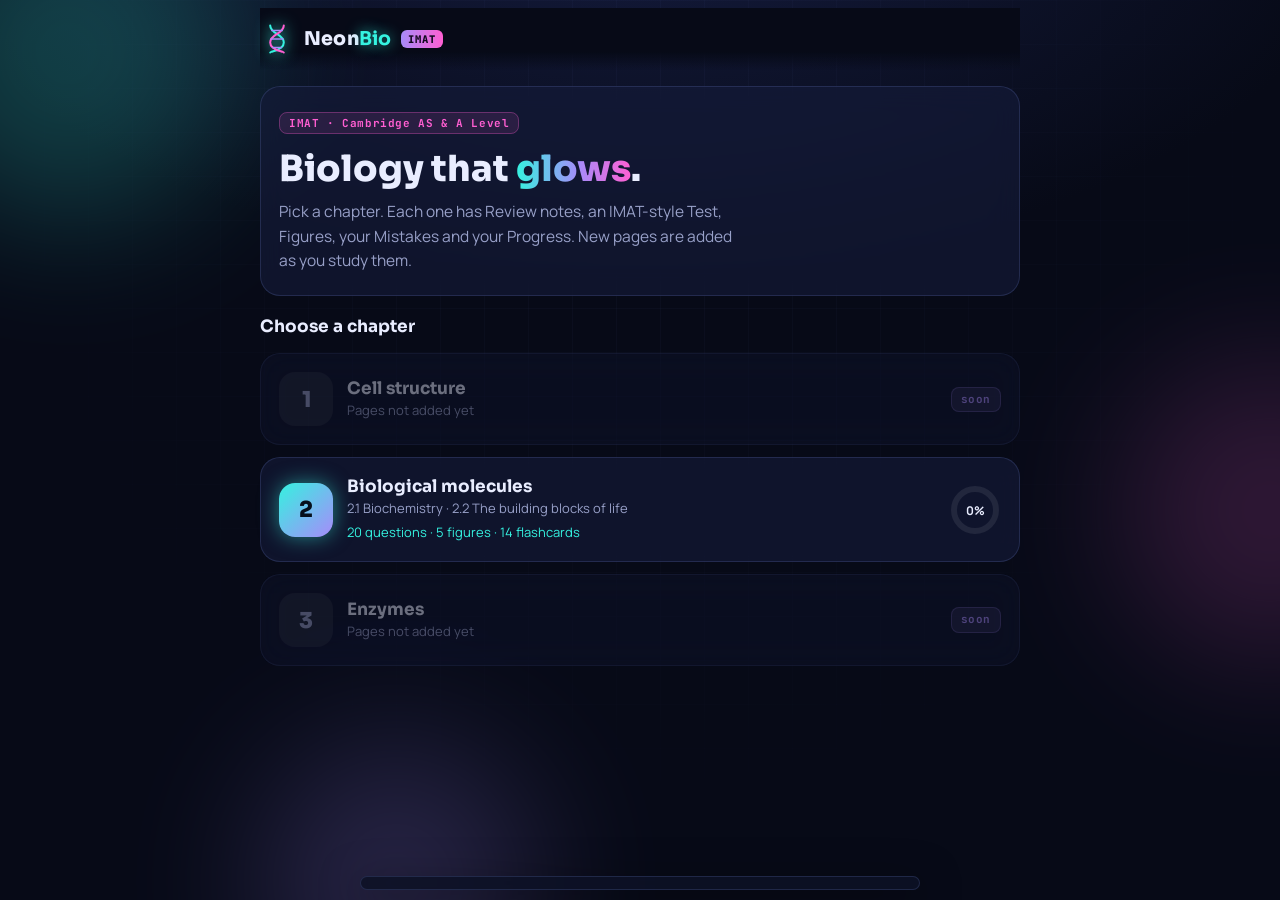
==== commit 8ce696d0: "Build NeonBio as its own Android APK CI now builds a second APK (NeonBio.apk, app id com.neonbio.ima" ====
--- a/neon/index.html
+++ b/neon/index.html
@@ -852,6 +852,14 @@
   };
 }
 
+/* Android Back button: returns true when the app handled it */
+window.appBack = () => {
+  if (T && !T.done) { toast("Tap End to finish the test"); return true; }
+  if (T && T.done) { T = null; render(); return true; }
+  if (ui.ch && ui.tab !== "review") { ui.tab = "review"; render(); return true; }
+  if (ui.ch) { ui.ch = null; render(); return true; }
+  return false;
+};
 $("#home").onclick = () => { if (T && !T.done) return toast("Finish or end the test first"); T = null; ui.ch = null; render(); };
 render();
 </script>
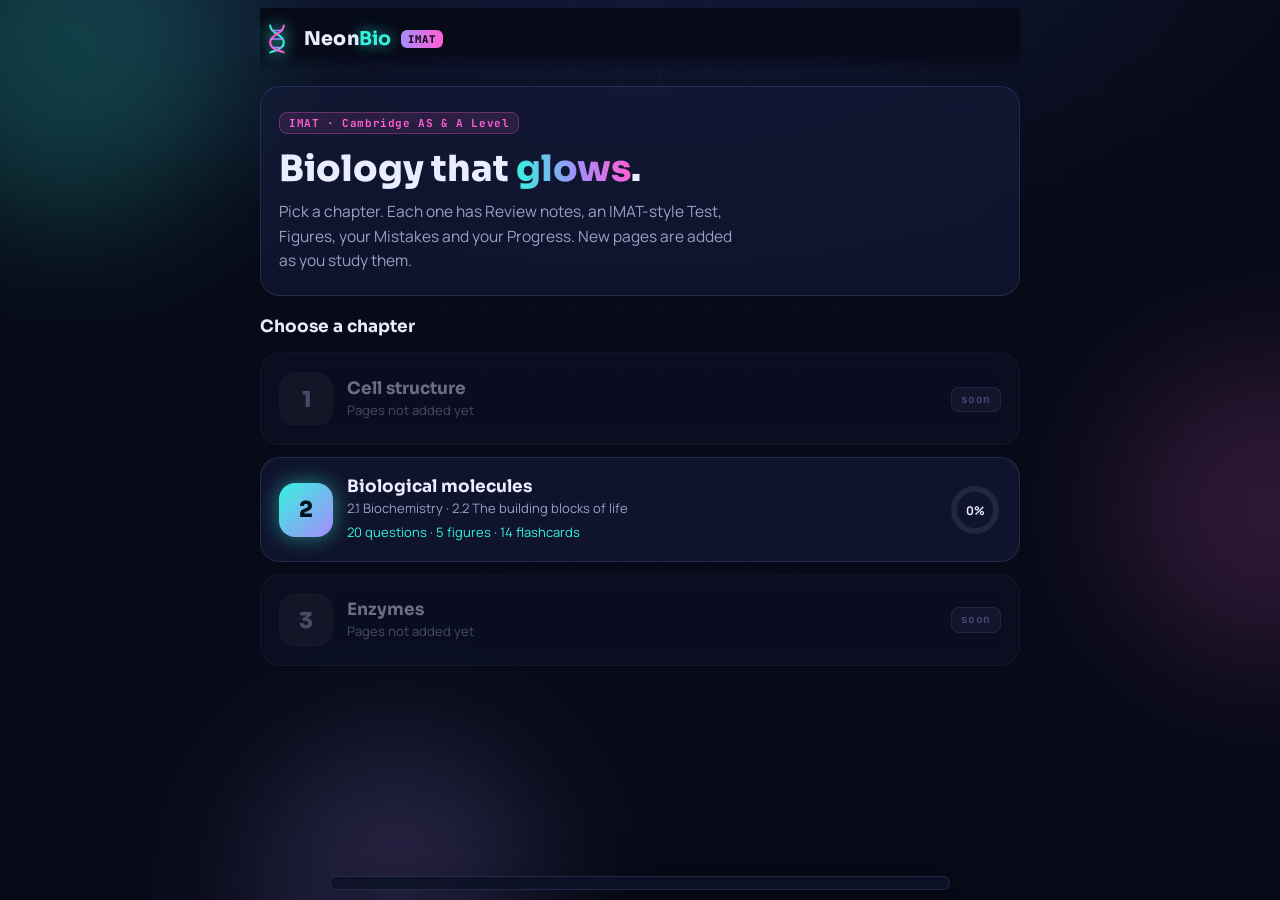
==== commit 6494f44a: "NeonBio: add Recall tab with spaced repetition Each section is a recall deck. After a session the ap" ====
--- a/neon/index.html
+++ b/neon/index.html
@@ -95,8 +95,8 @@
 .ch-head { display: flex; gap: 12px; align-items: flex-start; }
 .back { width: 40px; height: 40px; flex: none; border-radius: 12px; border: 1px solid var(--line); background: rgba(255, 255, 255, .04); color: var(--fg); cursor: pointer; font-size: 18px; }
 nav.tabs { position: fixed; z-index: 6; left: 0; right: 0; bottom: 0; padding: 8px max(12px, env(safe-area-inset-right, 0px)) calc(10px + env(safe-area-inset-bottom, 0px)) max(12px, env(safe-area-inset-left, 0px)); display: flex; justify-content: center; }
-nav.tabs .bar { display: grid; grid-template-columns: repeat(5, 1fr); gap: 4px; width: 100%; max-width: 560px; padding: 6px; border-radius: 22px; background: rgba(13, 18, 38, .88); border: 1px solid var(--line); backdrop-filter: blur(16px); -webkit-backdrop-filter: blur(16px); box-shadow: 0 10px 40px rgba(0, 0, 0, .5); }
-.tab { display: flex; flex-direction: column; align-items: center; gap: 2px; padding: 7px 2px; border-radius: 16px; border: 0; background: none; color: var(--muted); font-family: var(--font-b); font-size: 11.5px; font-weight: 600; cursor: pointer; position: relative; }
+nav.tabs .bar { display: grid; grid-template-columns: repeat(6, 1fr); gap: 3px; width: 100%; max-width: 620px; padding: 6px; border-radius: 22px; background: rgba(13, 18, 38, .88); border: 1px solid var(--line); backdrop-filter: blur(16px); -webkit-backdrop-filter: blur(16px); box-shadow: 0 10px 40px rgba(0, 0, 0, .5); }
+.tab { display: flex; flex-direction: column; align-items: center; gap: 2px; padding: 7px 2px; border-radius: 16px; border: 0; background: none; color: var(--muted); font-family: var(--font-b); font-size: 11px; font-weight: 600; cursor: pointer; position: relative; min-width: 0; }
 .tab svg { width: 22px; height: 22px; stroke: currentColor; fill: none; stroke-width: 1.8; stroke-linecap: round; stroke-linejoin: round; }
 .tab.on { color: var(--cyan); background: rgba(53, 242, 224, .09); }
 .tab.on svg { filter: drop-shadow(0 0 6px var(--cyan)); }
@@ -201,6 +201,27 @@
 .toast { position: fixed; left: 50%; bottom: calc(96px + env(safe-area-inset-bottom, 0px)); transform: translateX(-50%) translateY(20px); opacity: 0; z-index: 20; padding: 10px 18px; border-radius: 14px; background: rgba(13, 18, 38, .95); border: 1px solid var(--cyan); color: var(--fg); box-shadow: 0 0 20px rgba(53, 242, 224, .4); font-weight: 600; font-size: 14px; transition: .3s; pointer-events: none; max-width: calc(100% - 32px); }
 .toast.show { opacity: 1; transform: translateX(-50%) translateY(0); }
 .confirm { border-color: rgba(255, 107, 139, .5); }
+.steps { display: flex; gap: 5px; align-items: center; }
+.steps i { width: 22px; height: 7px; border-radius: 4px; background: rgba(255, 255, 255, .09); }
+.steps i.on { background: linear-gradient(90deg, var(--cyan), var(--violet)); box-shadow: 0 0 8px rgba(53, 242, 224, .55); }
+.steps i.gold { background: var(--lime); box-shadow: 0 0 8px rgba(157, 255, 122, .6); }
+.deck { display: flex; flex-direction: column; gap: 10px; }
+.deck.due { border-color: rgba(255, 95, 210, .55); box-shadow: 0 0 24px rgba(255, 95, 210, .18); }
+.status { font-family: var(--font-m); font-size: 12px; font-weight: 700; padding: 4px 10px; border-radius: 9px; border: 1px solid; }
+.status.due { color: var(--pink); border-color: rgba(255, 95, 210, .5); background: rgba(255, 95, 210, .1); animation: pulse 1.8s ease-in-out infinite; }
+.status.new { color: var(--amber); border-color: rgba(255, 209, 102, .45); background: rgba(255, 209, 102, .08); }
+.status.wait { color: var(--cyan); border-color: rgba(53, 242, 224, .4); background: rgba(53, 242, 224, .07); }
+.status.gold { color: var(--lime); border-color: rgba(157, 255, 122, .45); background: rgba(157, 255, 122, .08); }
+@keyframes pulse { 50% { box-shadow: 0 0 14px rgba(255, 95, 210, .55); } }
+.cal { display: grid; grid-template-columns: repeat(7, minmax(0, 1fr)); gap: 6px; }
+.cal div { border-radius: 12px; border: 1px solid var(--line); padding: 6px 2px; text-align: center; font-size: 11px; color: var(--muted); display: flex; flex-direction: column; gap: 2px; align-items: center; min-height: 64px; }
+.cal div b { font-family: var(--font-d); font-size: 15px; color: var(--fg); }
+.cal div.today { border-color: var(--cyan); box-shadow: 0 0 12px rgba(53, 242, 224, .3); }
+.cal div em { font-style: normal; font-family: var(--font-m); font-size: 10px; font-weight: 700; color: #1a0016; background: var(--pink); border-radius: 6px; padding: 0 5px; box-shadow: 0 0 8px var(--pink); }
+.next-card { text-align: center; align-items: center; border-color: rgba(53, 242, 224, .5); box-shadow: 0 0 30px rgba(53, 242, 224, .18); }
+.next-card .when { font-family: var(--font-d); font-size: 26px; font-weight: 800; }
+.qtimer { height: 5px; border-radius: 3px; background: rgba(255, 255, 255, .07); overflow: hidden; }
+.qtimer i { display: block; height: 100%; background: linear-gradient(90deg, var(--lime), var(--amber), var(--red)); transition: width 1s linear; }
 @media (max-width: 440px) { .qtext { font-size: 16px; } .glass { padding: 15px; border-radius: 18px; } }
 </style>
 
@@ -544,6 +565,7 @@
     <h1 style="margin-top:12px">Biology that <span class="neon-text">glows</span>.</h1>
     <p class="muted">Pick a chapter. Each one has Review notes, an IMAT-style Test, Figures, your Mistakes and your Progress. New pages are added as you study them.</p>
   </section>
+  ${(() => { const d = CHAPTERS.filter((c) => !c.locked).flatMap((c) => dueDecks(c).map((k) => [c, k])); return d.length ? `<button class="glass deck due" id="dueGo" style="text-align:left;color:var(--fg);font:inherit;cursor:pointer"><div class="row between"><h3>Recall due today</h3><span class="status due">${d.length} due</span></div><p class="small muted">${d.map(([c, k]) => c.topics[k]).join(" · ")}. Test yourself now to lock it in.</p></button>` : ""; })()}
   <h3 style="margin-top:4px">Choose a chapter</h3>
   <div class="stack">
     ${CHAPTERS.map((c) => c.locked
@@ -551,6 +573,7 @@
       : `<button class="glass ch-card" data-ch="${c.id}"><span class="ch-num">${c.id}</span><div style="min-width:0"><h3>${c.title}</h3><p class="small muted">${c.pages}</p><p class="small" style="margin-top:4px;color:var(--cyan)">${c.questions.length} questions · ${c.figures.length} figures · ${c.flashcards.length} flashcards</p></div>${ring(mastery(c))}</button>`).join("")}
   </div>`;
   app.querySelectorAll("[data-ch]").forEach((b) => (b.onclick = () => { ui.ch = +b.dataset.ch; ui.tab = "review"; render(); }));
+  if ($("#dueGo")) $("#dueGo").onclick = () => { ui.ch = CHAPTERS.find((c) => !c.locked && dueDecks(c).length).id; ui.tab = "recall"; render(); };
 }
 
 const ICONS = {
@@ -558,18 +581,20 @@
   test: '<rect x="4" y="3" width="16" height="18" rx="3"/><path d="M8 12l3 3 5-6"/>',
   figures: '<circle cx="8" cy="8" r="3.2"/><circle cx="16.5" cy="16" r="3.2"/><path d="M10.3 10.2l4 3.6"/><rect x="3" y="3" width="18" height="18" rx="4"/>',
   mistakes: '<path d="M12 3l9.5 17h-19z"/><path d="M12 10v4M12 17.3v.2"/>',
-  progress: '<path d="M4 20V10M10 20V4M16 20v-7M22 20H2"/>'
+  progress: '<path d="M4 20V10M10 20V4M16 20v-7M22 20H2"/>',
+  recall: '<circle cx="12" cy="13" r="8"/><path d="M12 9v4l2.5 2M9.5 2.5h5M19 5l1.5 1.5"/>'
 };
 function renderChapter() {
   const C = getCh(ui.ch);
   $("#meta").textContent = `Ch ${C.id} · ${mastery(C)}%`;
   const nm = Object.keys(S.mistakes).filter((id) => C.questions.some((q) => q.id === id)).length;
+  const dueN = dueDecks(C).length;
   $("#tabs").hidden = false;
-  $("#tabbar").innerHTML = ["review", "test", "figures", "mistakes", "progress"].map((t) => `<button class="tab ${ui.tab === t ? "on" : ""}" data-tab="${t}"><svg viewBox="0 0 24 24">${ICONS[t]}</svg>${t[0].toUpperCase() + t.slice(1)}${t === "mistakes" && nm ? `<span class="dot">${nm}</span>` : ""}</button>`).join("");
+  $("#tabbar").innerHTML = ["review", "recall", "test", "figures", "mistakes", "progress"].map((t) => `<button class="tab ${ui.tab === t ? "on" : ""}" data-tab="${t}"><svg viewBox="0 0 24 24">${ICONS[t]}</svg>${t[0].toUpperCase() + t.slice(1)}${t === "mistakes" && nm ? `<span class="dot">${nm}</span>` : ""}${t === "recall" && dueN ? `<span class="dot">${dueN}</span>` : ""}</button>`).join("");
   $("#tabbar").querySelectorAll("[data-tab]").forEach((b) => (b.onclick = () => { ui.tab = b.dataset.tab; render(); }));
   app.innerHTML = `<div class="ch-head"><button class="back" id="back" aria-label="Back to chapters">‹</button><div style="min-width:0"><h2>${C.title}</h2><p class="small muted">Chapter ${C.id} · ${C.pages}</p></div></div><div id="view" class="stack" style="gap:14px"></div>`;
   $("#back").onclick = () => { ui.ch = null; render(); };
-  ({ review: vReview, test: vTestSetup, figures: vFigures, mistakes: vMistakes, progress: vProgress })[ui.tab](C, $("#view"));
+  ({ review: vReview, recall: vRecall, test: vTestSetup, figures: vFigures, mistakes: vMistakes, progress: vProgress })[ui.tab](C, $("#view"));
 }
 
 /* ---------- Review ---------- */
@@ -608,6 +633,72 @@
   $("#kn", el).onclick = () => { S.known[key] = !S.known[key]; save(); if (S.known[key]) { ui.fc++; ui.flip = false; } vCards(C, el); };
 }
 
+/* ---------- Recall (active recall + spaced repetition) ---------- */
+const DAY = 86400000, IV = [1, 3, 7, 14, 30, 60], QSEC = 45;
+const STEP_NAMES = ["New", "1 day", "3 days", "1 week", "2 weeks", "1 month", "2 months"];
+const dayStart = (t) => { const d = new Date(t); d.setHours(0, 0, 0, 0); return d.getTime(); };
+const deckKey = (C, k) => C.id + ":" + k;
+const deckOf = (C, k) => (S.srs || {})[deckKey(C, k)] || { stage: 0, next: 0, last: 0, hist: [] };
+const isDue = (d) => d.last && Date.now() >= d.next;
+const dueDecks = (C) => C.locked ? [] : Object.keys(C.topics).filter((k) => isDue(deckOf(C, k)));
+function whenText(t) {
+  const n = Math.round((dayStart(t) - dayStart(Date.now())) / DAY);
+  const date = new Date(t).toLocaleDateString(undefined, { weekday: "short", day: "numeric", month: "short" });
+  return n <= 0 ? "Today" : n === 1 ? `Tomorrow · ${date}` : `In ${n} days · ${date}`;
+}
+function steps(stage) { return `<span class="steps" aria-label="Step ${stage} of 6">${[1, 2, 3, 4, 5, 6].map((i) => `<i class="${i <= stage ? (stage === 6 ? "gold" : "on") : ""}"></i>`).join("")}</span>`; }
+function deckStatus(d) {
+  if (!d.last) return `<span class="status new">New</span>`;
+  if (isDue(d)) return `<span class="status due">Due now</span>`;
+  if (d.stage === 6) return `<span class="status gold">Locked in · next ${whenText(d.next)}</span>`;
+  return `<span class="status wait">${whenText(d.next)}</span>`;
+}
+/* pct >= 80 moves up a step; 60–79 repeats the same gap; below 60 restarts at 1 day.
+   Practising early never moves you up, but a score under 60 still resets the deck. */
+function schedule(C, k, pct) {
+  S.srs = S.srs || {};
+  const d = deckOf(C, k), early = d.last && !isDue(d), before = d.stage;
+  let stage = d.stage, days, kept = false;
+  if (pct < 60) { stage = 0; days = 1; }
+  else if (early) kept = true;
+  else if (pct >= 80) { stage = Math.min(stage + 1, 6); days = IV[stage - 1]; }
+  else days = IV[Math.max(stage - 1, 0)];
+  const nd = { stage, next: kept ? d.next : dayStart(Date.now()) + days * DAY, last: Date.now(), hist: (d.hist || []).concat([{ at: Date.now(), pct }]).slice(-20) };
+  S.srs[deckKey(C, k)] = nd;
+  return { before, after: stage, next: nd.next, kept, early, pct, days };
+}
+function vRecall(C, el) {
+  if (S.recallTimed === undefined) S.recallTimed = true;
+  const keys = Object.keys(C.topics), due = dueDecks(C);
+  const today = dayStart(Date.now());
+  const cal = Array.from({ length: 14 }, (_, i) => {
+    const t = today + i * DAY, n = keys.filter((k) => { const d = deckOf(C, k); return d.last && (i === 0 ? d.next <= t + DAY - 1 : dayStart(d.next) === t); }).length;
+    const dt = new Date(t);
+    return `<div class="${i ? "" : "today"}"><span>${dt.toLocaleDateString(undefined, { weekday: "short" })}</span><b>${dt.getDate()}</b>${n ? `<em>${n}</em>` : ""}</div>`;
+  });
+  const log = (S.recallLog || []).filter((x) => x.ch === C.id).slice(-8).reverse();
+  el.innerHTML = `
+  <section class="glass stack">
+    <div class="row between"><h2 class="neon-text" style="display:inline-block">Active recall</h2>${due.length ? `<span class="status due">${due.length} due</span>` : `<span class="status wait">Nothing due</span>`}</div>
+    <p class="small muted">Test yourself on one section with no notes. The app then tells you when to come back. Score <b style="color:var(--lime)">80%+</b> to move up a step, <b style="color:var(--amber)">60–79%</b> repeats the same gap, <b style="color:var(--red)">under 60%</b> starts again tomorrow.</p>
+    <div class="row small mono muted" style="gap:6px">${IV.map((d, i) => `<span class="badge ${i === 5 ? "ok" : "cy"}">${STEP_NAMES[i + 1]}</span>`).join('<span>›</span>')}</div>
+    <div class="opt-group"><span class="lbl">Timer · ${QSEC} s per question (no answer = wrong)</span><div class="row"><button class="chip ${S.recallTimed ? "on" : ""}" data-rt="1">On</button><button class="chip ${!S.recallTimed ? "on" : ""}" data-rt="0">Off</button></div></div>
+  </section>
+  ${keys.map((k) => {
+    const d = deckOf(C, k), n = C.questions.filter((q) => q.t === k).length, last = (d.hist || []).slice(-1)[0];
+    return `<section class="glass deck ${isDue(d) ? "due" : ""}">
+      <div class="row between"><h3>${C.topics[k]}</h3>${deckStatus(d)}</div>
+      <div class="row between small"><span class="row">${steps(d.stage)}<span class="muted">${d.stage ? "Step " + d.stage + "/6 · gap " + STEP_NAMES[d.stage] : "Not started"}</span></span><span class="muted mono">${n} Q${last ? ` · last ${last.pct}%` : ""}</span></div>
+      <button class="btn ${!d.last || isDue(d) ? "primary" : ""} block" data-rc="${k}">${!d.last ? "Start first recall" : isDue(d) ? "Start recall now" : "Practise early"}</button>
+      ${d.last && !isDue(d) ? `<p class="small muted">Practising early keeps your schedule. Only a score under 60% resets it.</p>` : ""}
+    </section>`;
+  }).join("")}
+  <section class="glass stack"><h3>Next 14 days</h3><div class="cal">${cal.slice(0, 7).join("")}</div><div class="cal">${cal.slice(7).join("")}</div><p class="small muted">Pink numbers = sections due that day. Come back on those days to keep the memory fresh.</p></section>
+  ${log.length ? `<section class="glass stack"><h3>Recent recall sessions</h3>${log.map((x) => `<div class="row between small" style="border-bottom:1px solid var(--line);padding-bottom:8px"><span class="mono muted">${new Date(x.at).toLocaleDateString(undefined, { day: "numeric", month: "short" })}</span><span>${C.topics[x.deck]}</span><span class="mono" style="color:${x.pct >= 80 ? "var(--lime)" : x.pct >= 60 ? "var(--amber)" : "var(--red)"}">${x.pct}%</span></div>`).join("")}</section>` : ""}`;
+  el.querySelectorAll("[data-rt]").forEach((c) => (c.onclick = () => { S.recallTimed = c.dataset.rt === "1"; save(); render(); }));
+  el.querySelectorAll("[data-rc]").forEach((b) => (b.onclick = () => { const k = b.dataset.rc; startTest(C, C.questions.filter((q) => q.t === k), "practice", false, false, k); }));
+}
+
 /* ---------- Test setup ---------- */
 const setup = { n: 20, mode: "exam", timer: true, topics: null };
 function vTestSetup(C, el) {
@@ -635,10 +726,10 @@
   $("#go", el).onclick = () => startTest(C, shuffle(pool).slice(0, n), setup.mode, setup.timer);
 }
 
-function startTest(C, qs, mode, timer, fromMistakes = false) {
+function startTest(C, qs, mode, timer, fromMistakes = false, recall = null) {
   if (!qs.length) return toast("No questions here yet");
   const items = shuffle(qs).map((q) => { const order = q.fixed ? [0, 1, 2, 3, 4] : shuffle([0, 1, 2, 3, 4]); return { q, order }; });
-  T = { ch: C.id, items, ans: items.map(() => null), cur: 0, mode, fromMistakes, done: false, end: timer ? Date.now() + items.length * 100000 : null, start: Date.now() };
+  T = { ch: C.id, items, ans: items.map(() => null), cur: 0, mode, fromMistakes, done: false, end: timer ? Date.now() + items.length * 100000 : null, start: Date.now(), recall, qTimed: !!recall && S.recallTimed !== false, qEnds: {} };
   render();
 }
 
@@ -647,15 +738,18 @@
   const C = getCh(T.ch), it = T.items[T.cur], q = it.q, a = T.ans[T.cur];
   const prac = T.mode === "practice", locked = prac && a !== null;
   $("#tabs").hidden = true;
-  $("#meta").textContent = T.fromMistakes ? "Mistakes practice" : prac ? "Practice" : "Exam";
+  $("#meta").textContent = T.recall ? "Recall · " + C.topics[T.recall] : T.fromMistakes ? "Mistakes practice" : prac ? "Practice" : "Exam";
+  const qTimer = T.qTimed && a === null;
+  if (qTimer && !T.qEnds[T.cur]) T.qEnds[T.cur] = Date.now() + QSEC * 1000;
   const answered = T.ans.filter((x) => x !== null).length;
   app.innerHTML = `
   <section class="glass stack" style="gap:10px">
-    <div class="row between"><span class="mono small">Q ${T.cur + 1} / ${T.items.length}</span>${T.end ? `<span class="timer" id="tm"></span>` : ""}<button class="btn" id="quit" style="padding:7px 12px;font-size:13px">End</button></div>
+    <div class="row between"><span class="mono small">Q ${T.cur + 1} / ${T.items.length}</span>${T.end || qTimer ? `<span class="timer" id="tm"></span>` : ""}<button class="btn" id="quit" style="padding:7px 12px;font-size:13px">End</button></div>
     <div class="progress"><i style="width:${pct(answered, T.items.length)}%"></i></div>
     <div class="qnav">${T.items.map((x, i) => { const v = T.ans[i]; let c = v !== null ? "ans" : ""; if (prac && v !== null) c = x.order[v] === x.q.a ? "ok" : "bad"; return `<button class="qn ${c} ${i === T.cur ? "cur" : ""}" data-j="${i}">${i + 1}</button>`; }).join("")}</div>
   </section>
   <section class="glass stack" style="gap:12px">
+    ${qTimer ? `<div class="qtimer"><i id="qbar" style="width:100%"></i></div>` : ""}
     <span class="badge" style="align-self:flex-start">${C.topics[q.t]}</span>
     <div class="qtext">${esc(q.q)}</div>
     <div class="stack" style="gap:9px">${it.order.map((oi, k) => {
@@ -663,12 +757,12 @@
       if (locked) { if (oi === q.a) cls = "right"; else if (a === k) cls = "wrong"; }
       return `<button class="opt ${cls}" data-k="${k}" ${locked ? "disabled" : ""}><span class="L">${LET[k]}</span><span>${esc(q.o[oi])}</span></button>`;
     }).join("")}</div>
-    ${locked ? `<div class="explain"><b style="color:${it.order[a] === q.a ? "var(--lime)" : "var(--red)"}">${it.order[a] === q.a ? "Correct · +1.5" : `Wrong · −0.4 · answer ${LET[it.order.indexOf(q.a)]}`}</b><span>${esc(q.e)}</span><span class="small" style="color:var(--violet)"><b>Key note:</b> ${esc(q.tip)}</span></div>` : ""}
+    ${locked ? `<div class="explain"><b style="color:${it.order[a] === q.a ? "var(--lime)" : "var(--red)"}">${a === "t" ? `Time's up · answer ${LET[it.order.indexOf(q.a)]}` : it.order[a] === q.a ? "Correct · +1.5" : `Wrong · −0.4 · answer ${LET[it.order.indexOf(q.a)]}`}</b><span>${esc(q.e)}</span><span class="small" style="color:var(--violet)"><b>Key note:</b> ${esc(q.tip)}</span></div>` : ""}
     ${!prac && a !== null ? `<button class="btn" id="clr" style="align-self:flex-start;font-size:13px;padding:7px 12px">Clear answer (leave blank)</button>` : ""}
     <div class="row between"><button class="btn" id="prev" ${T.cur ? "" : "disabled"}>‹ Prev</button>${T.cur < T.items.length - 1 ? `<button class="btn primary" id="next">Next ›</button>` : `<button class="btn primary" id="fin">Finish</button>`}</div>
   </section>
   <div id="confirmBox"></div>`;
-  app.querySelectorAll("[data-k]").forEach((b) => (b.onclick = () => { if (locked) return; T.ans[T.cur] = +b.dataset.k; renderTest(); }));
+  app.querySelectorAll("[data-k]").forEach((b) => (b.onclick = () => { if (locked) return; clearInterval(timerH); T.ans[T.cur] = +b.dataset.k; renderTest(); }));
   app.querySelectorAll("[data-j]").forEach((b) => (b.onclick = () => { T.cur = +b.dataset.j; renderTest(); }));
   $("#prev").onclick = () => { T.cur--; renderTest(); };
   if ($("#next")) $("#next").onclick = () => { T.cur++; renderTest(); };
@@ -682,7 +776,15 @@
   if ($("#fin")) $("#fin").onclick = () => (blankN ? ask(`${blankN} question(s) are blank and will score 0.`) : finishTest());
   $("#quit").onclick = () => ask(`End the test now? ${blankN} blank question(s) will score 0.`);
   clearInterval(timerH);
-  if (T.end) {
+  if (qTimer) {
+    const tick = () => {
+      const ms = Math.max(0, T.qEnds[T.cur] - Date.now()), s = Math.ceil(ms / 1000), tm = $("#tm"), bar = $("#qbar");
+      if (tm) { tm.textContent = `0:${String(s).padStart(2, "0")}`; tm.classList.toggle("low", s <= 10); }
+      if (bar) bar.style.width = (ms / (QSEC * 10)) + "%";
+      if (!ms) { clearInterval(timerH); T.ans[T.cur] = "t"; toast("Time's up"); renderTest(); }
+    };
+    tick(); timerH = setInterval(tick, 250);
+  } else if (T.end) {
     const tick = () => { const s = Math.max(0, Math.round((T.end - Date.now()) / 1000)); const tm = $("#tm"); if (tm) { tm.textContent = `${Math.floor(s / 60)}:${String(s % 60).padStart(2, "0")}`; tm.classList.toggle("low", s < 60); } if (!s) { clearInterval(timerH); toast("Time is up"); finishTest(); } };
     tick(); timerH = setInterval(tick, 1000);
   }
@@ -691,7 +793,7 @@
   if (!T || T.done || e.target.closest("input,textarea")) return;
   const k = e.key.toUpperCase(), idx = "ABCDE".indexOf(k) >= 0 ? "ABCDE".indexOf(k) : "12345".indexOf(e.key);
   const locked = T.mode === "practice" && T.ans[T.cur] !== null;
-  if (idx >= 0 && !locked) { T.ans[T.cur] = idx; renderTest(); }
+  if (idx >= 0 && !locked) { clearInterval(timerH); T.ans[T.cur] = idx; renderTest(); }
   else if (e.key === "ArrowRight" && T.cur < T.items.length - 1) { T.cur++; renderTest(); }
   else if (e.key === "ArrowLeft" && T.cur > 0) { T.cur--; renderTest(); }
 });
@@ -709,18 +811,22 @@
   });
   const score = c * 1.5 - w * 0.4, max = T.items.length * 1.5;
   T.res = { c, w, b, score, max, per, secs: Math.round((Date.now() - T.start) / 1000) };
-  if (!T.fromMistakes) S.tests.push({ ch: T.ch, at: Date.now(), n: T.items.length, c, w, b, score, max, per });
+  if (T.recall) {
+    const C = getCh(T.ch), p = pct(c, T.items.length);
+    T.res.sched = schedule(C, T.recall, p);
+    S.recallLog = (S.recallLog || []).concat([{ ch: T.ch, deck: T.recall, at: Date.now(), pct: p }]).slice(-60);
+  } else if (!T.fromMistakes) S.tests.push({ ch: T.ch, at: Date.now(), n: T.items.length, c, w, b, score, max, per });
   save();
   T.done = true; ui.rfilter = "wrong";
   render();
 }
 
 function qCard(it, v, num) {
-  const q = it.q, mine = v === null ? null : it.order[v];
+  const q = it.q, mine = v === null ? null : v === "t" ? "t" : it.order[v];
   return `<div class="list-item">
     <div class="row between"><span class="badge">${num ? "Q" + num + " · " : ""}${getCh(T ? T.ch : ui.ch).topics[q.t]}</span>${mine === null ? '<span class="badge" style="color:var(--amber);border-color:rgba(255,209,102,.4);background:rgba(255,209,102,.1)">blank</span>' : mine === q.a ? '<span class="badge ok">correct</span>' : '<span class="badge pk">wrong</span>'}</div>
     <div class="qtext" style="font-size:15.5px">${esc(q.q)}</div>
-    ${mine !== null && mine !== q.a ? `<p class="small" style="color:var(--red)">Your answer: ${esc(q.o[mine])}</p>` : ""}
+    ${mine === "t" ? `<p class="small" style="color:var(--red)">Time ran out</p>` : mine !== null && mine !== q.a ? `<p class="small" style="color:var(--red)">Your answer: ${esc(q.o[mine])}</p>` : ""}
     <p class="small" style="color:var(--lime)">Correct: ${esc(q.o[q.a])}</p>
     <div class="explain"><span>${esc(q.e)}</span><span class="small" style="color:var(--violet)"><b>Key note:</b> ${esc(q.tip)}</span></div>
   </div>`;
@@ -729,20 +835,28 @@
   const C = getCh(T.ch), R = T.res, p = Math.max(0, pct(R.score, R.max)), r = 70, circ = 2 * Math.PI * r;
   $("#tabs").hidden = true; $("#meta").textContent = "Results";
   const list = T.items.map((it, i) => ({ it, v: T.ans[i], i })).filter((x) => ui.rfilter === "all" || x.v === null || x.it.order[x.v] !== x.it.q.a);
-  app.innerHTML = `
+  const SC = R.sched;
+  const recallCard = SC ? `<section class="glass stack next-card">
+    <span class="lbl">${C.topics[T.recall]} · recall ${SC.pct}%</span>
+    <p class="muted small">${SC.kept ? "Early practice: your schedule stays the same." : SC.after > SC.before ? "Step up. The gap gets longer." : SC.pct < 60 ? "Below 60%: this section starts again tomorrow." : "Same gap again to strengthen it."}</p>
+    <span class="small muted">Come back for your next recall</span>
+    <span class="when neon-text">${whenText(SC.next)}</span>
+    <div class="row" style="justify-content:center">${steps(SC.after)}<span class="small muted">${SC.after === 6 ? "Locked in" : "Step " + SC.after + "/6"}</span></div>
+  </section>` : "";
+  app.innerHTML = `${recallCard}
   <section class="glass stack" style="align-items:center;text-align:center;gap:12px">
-    <h2>${T.fromMistakes ? "Mistakes practice done" : "Test complete"}</h2>
+    <h2>${T.recall ? "Recall complete" : T.fromMistakes ? "Mistakes practice done" : "Test complete"}</h2>
     <div class="score-ring"><svg viewBox="0 0 170 170"><circle cx="85" cy="85" r="${r}" stroke="rgba(255,255,255,.08)"/><circle cx="85" cy="85" r="${r}" stroke="url(#sg)" stroke-linecap="round" stroke-dasharray="${circ}" stroke-dashoffset="${circ * (1 - p / 100)}" style="filter:drop-shadow(0 0 8px #35f2e0)"/><defs><linearGradient id="sg"><stop offset="0" stop-color="#35f2e0"/><stop offset="1" stop-color="#ff5fd2"/></linearGradient></defs></svg>
       <div class="val"><b>${R.score.toFixed(1)}</b><span class="small muted">of ${R.max.toFixed(1)}</span></div></div>
     <p class="muted small">${p >= 80 ? "Excellent. These pages are under control." : p >= 55 ? "Good. Review the key notes below to close the gaps." : "Go back to Review and Figures, then try again."} · ${Math.floor(R.secs / 60)}m ${R.secs % 60}s</p>
     <div class="kpis" style="width:100%"><div class="kpi g"><b>${R.c}</b><span>correct</span></div><div class="kpi r"><b>${R.w}</b><span>wrong</span></div><div class="kpi y"><b>${R.b}</b><span>blank</span></div><div class="kpi c"><b>${pct(R.c, T.items.length)}%</b><span>accuracy</span></div></div>
   </section>
   <section class="glass stack"><h3>By section</h3>${Object.entries(R.per).map(([k, [a, t]]) => `<div class="bar-row"><div class="row between small"><span>${C.topics[k]}</span><span class="mono muted">${a}/${t}</span></div><div class="progress"><i style="width:${pct(a, t)}%"></i></div></div>`).join("")}</section>
-  <div class="row"><button class="btn primary" id="again">New test</button><button class="btn" id="tomist">Go to Mistakes</button><button class="btn" id="out">Back to chapter</button></div>
+  <div class="row"><button class="btn primary" id="again">${T.recall ? "Back to Recall" : "New test"}</button><button class="btn" id="tomist">Go to Mistakes</button><button class="btn" id="out">Back to chapter</button></div>
   <section class="stack"><div class="row"><button class="chip ${ui.rfilter === "wrong" ? "on" : ""}" data-rf="wrong">Wrong &amp; blank</button><button class="chip ${ui.rfilter === "all" ? "on" : ""}" data-rf="all">All questions</button></div>
     ${list.length ? list.map((x) => qCard(x.it, x.v, x.i + 1)).join("") : `<div class="glass empty"><p>No mistakes in this test.</p></div>`}</section>`;
   app.querySelectorAll("[data-rf]").forEach((c) => (c.onclick = () => { ui.rfilter = c.dataset.rf; renderResults(); }));
-  $("#again").onclick = () => { T = null; ui.tab = "test"; render(); };
+  $("#again").onclick = () => { const back = T.recall ? "recall" : "test"; T = null; ui.tab = back; render(); };
   $("#tomist").onclick = () => { T = null; ui.tab = "mistakes"; render(); };
   $("#out").onclick = () => { T = null; ui.tab = "review"; render(); };
 }
@@ -846,6 +960,7 @@
     $("#ry", el).onclick = () => {
       C.sections.forEach((s) => delete S.reviewed[s.id]); C.flashcards.forEach((f, i) => delete S.known[C.id + ":" + i]);
       C.questions.forEach((q) => { delete S.qs[q.id]; delete S.mistakes[q.id]; }); S.tests = S.tests.filter((t) => t.ch !== C.id);
+      Object.keys(C.topics).forEach((k) => S.srs && delete S.srs[deckKey(C, k)]); S.recallLog = (S.recallLog || []).filter((x) => x.ch !== C.id);
       save(); toast("Progress reset"); render();
     };
     $("#rn", el).onclick = () => ($("#rc", el).innerHTML = "");
